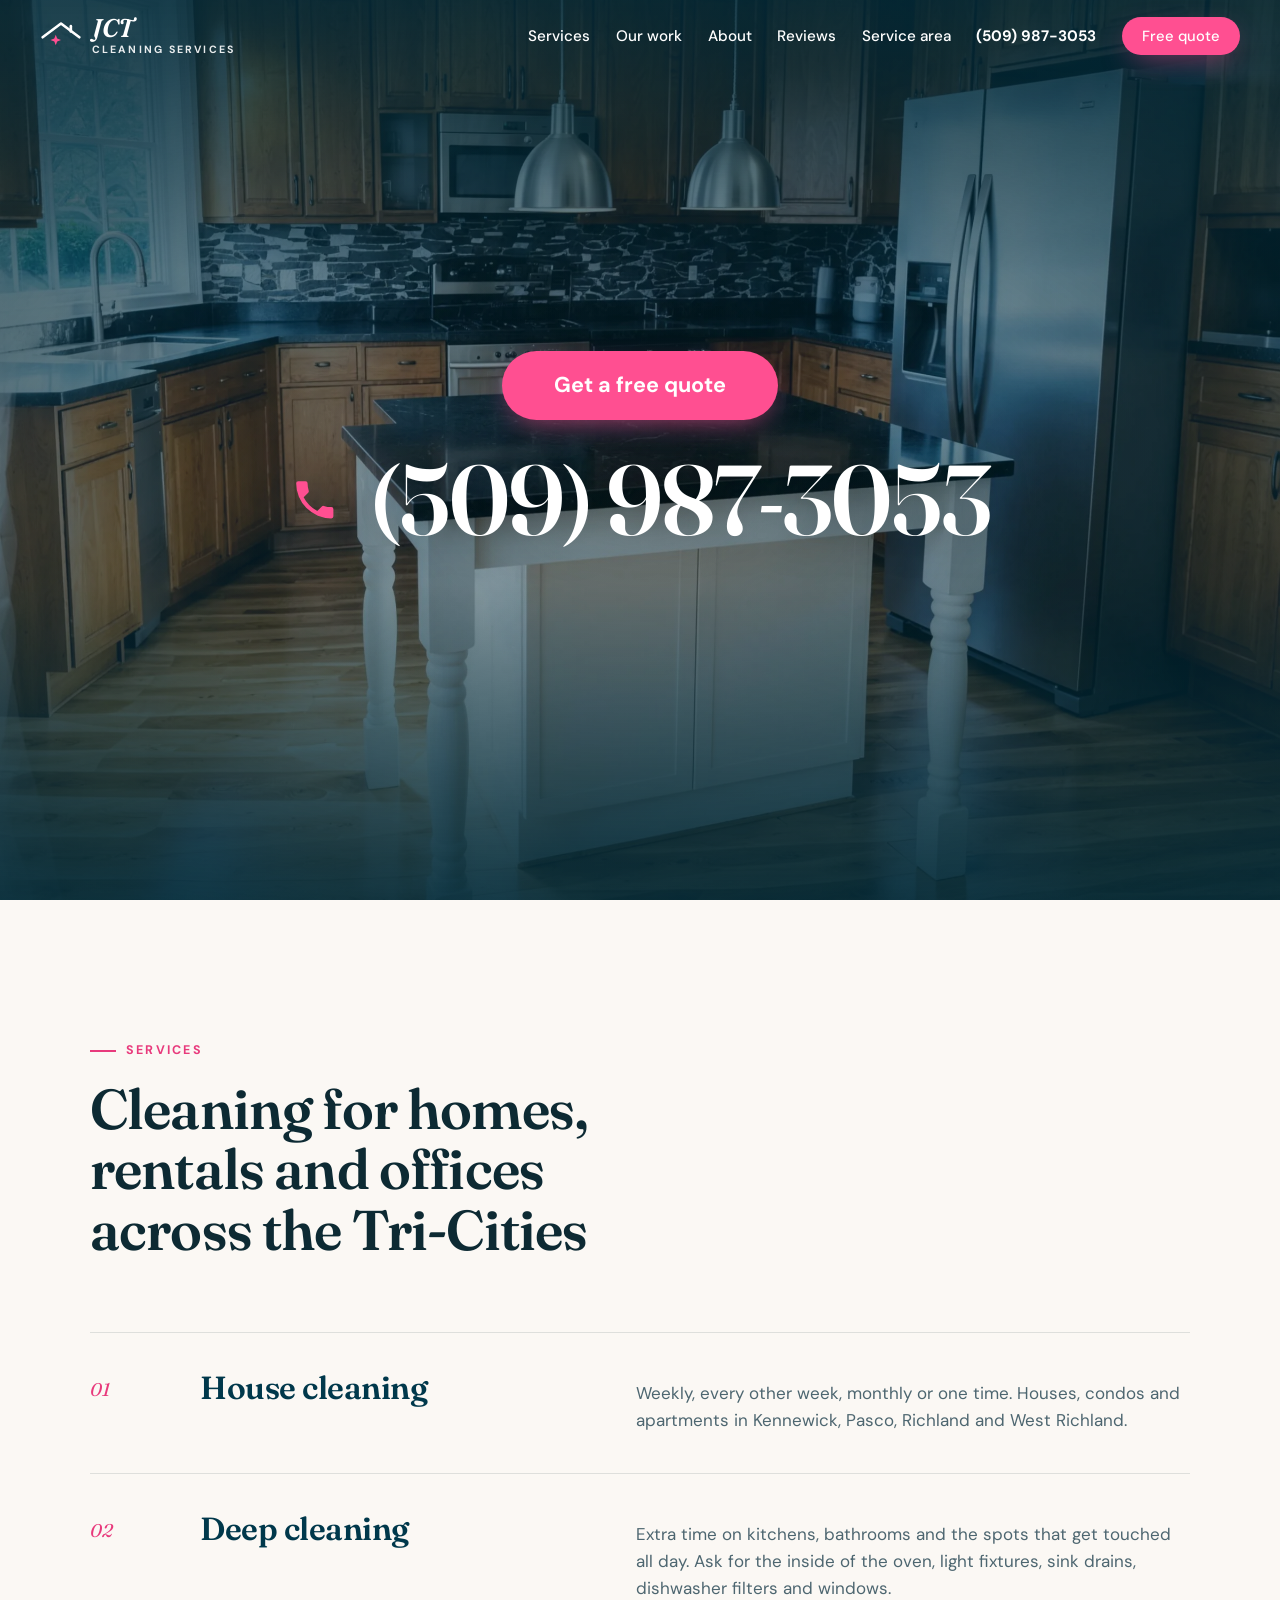
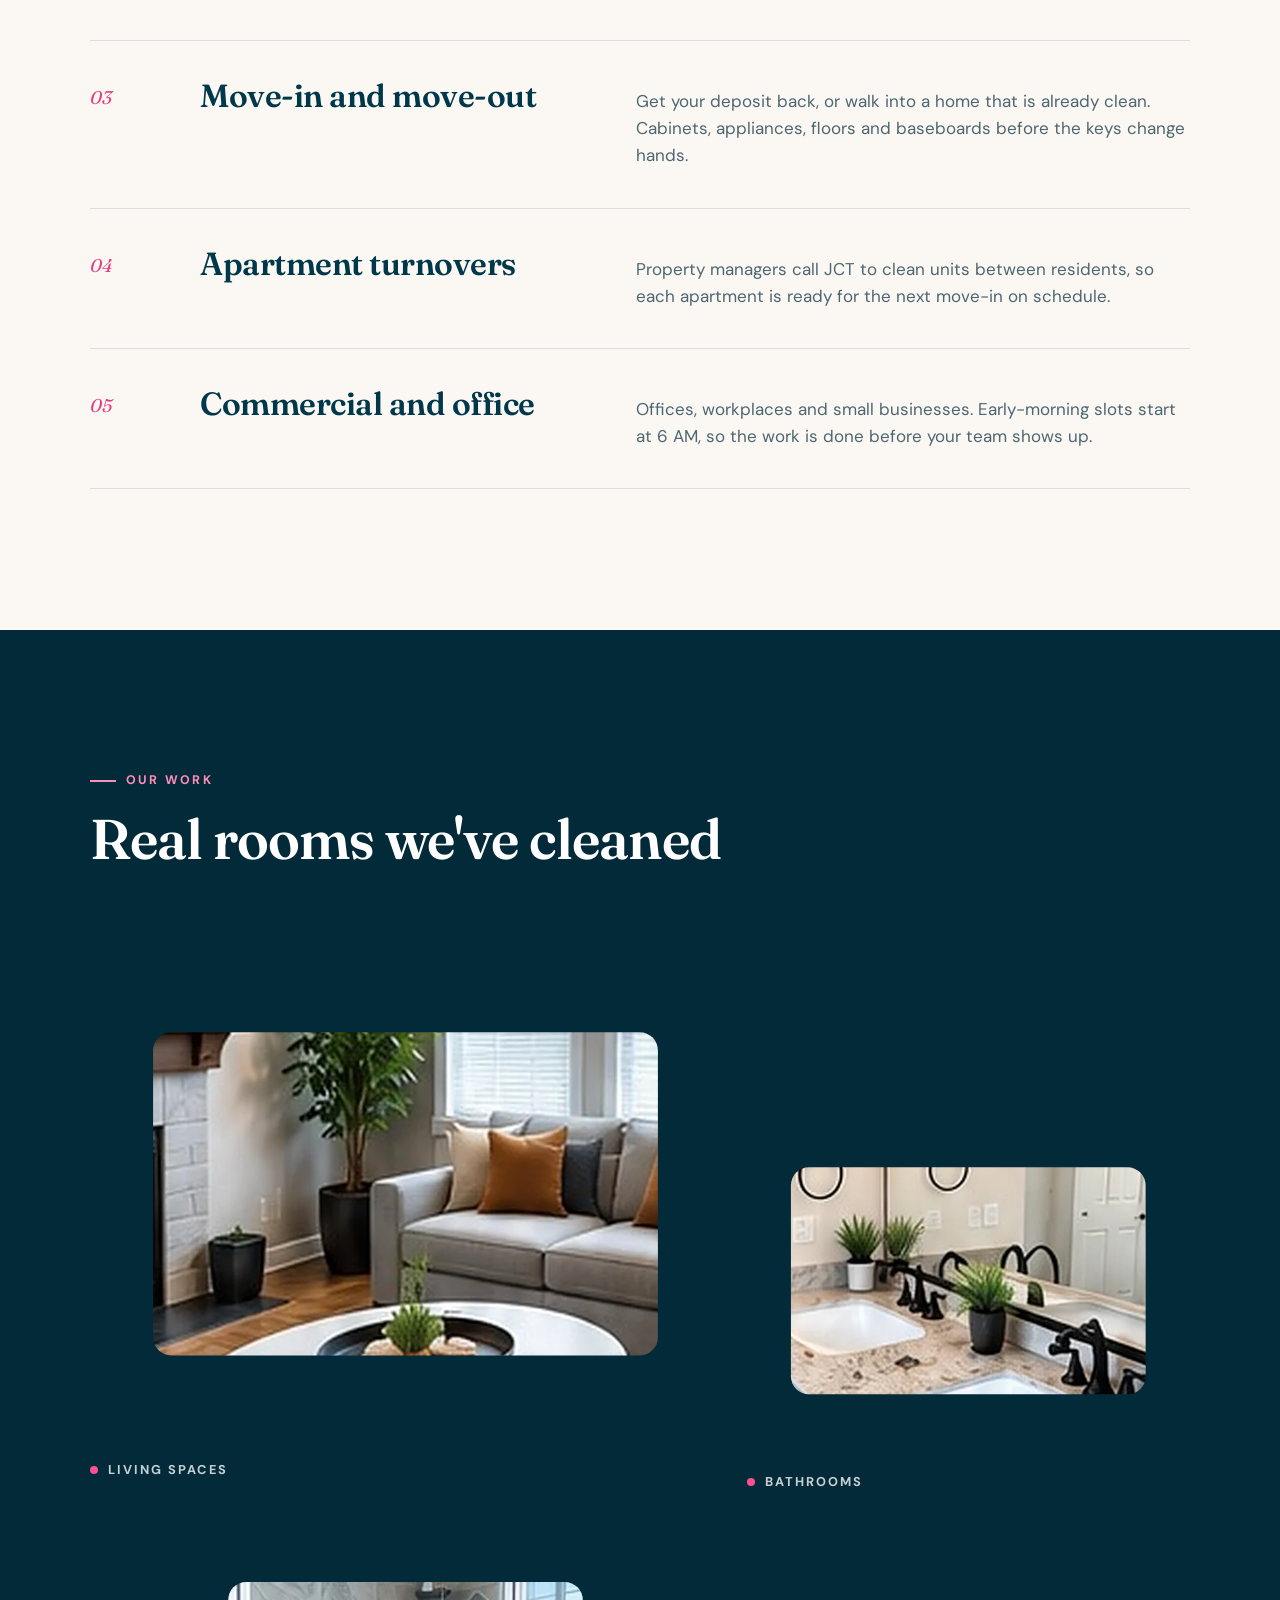
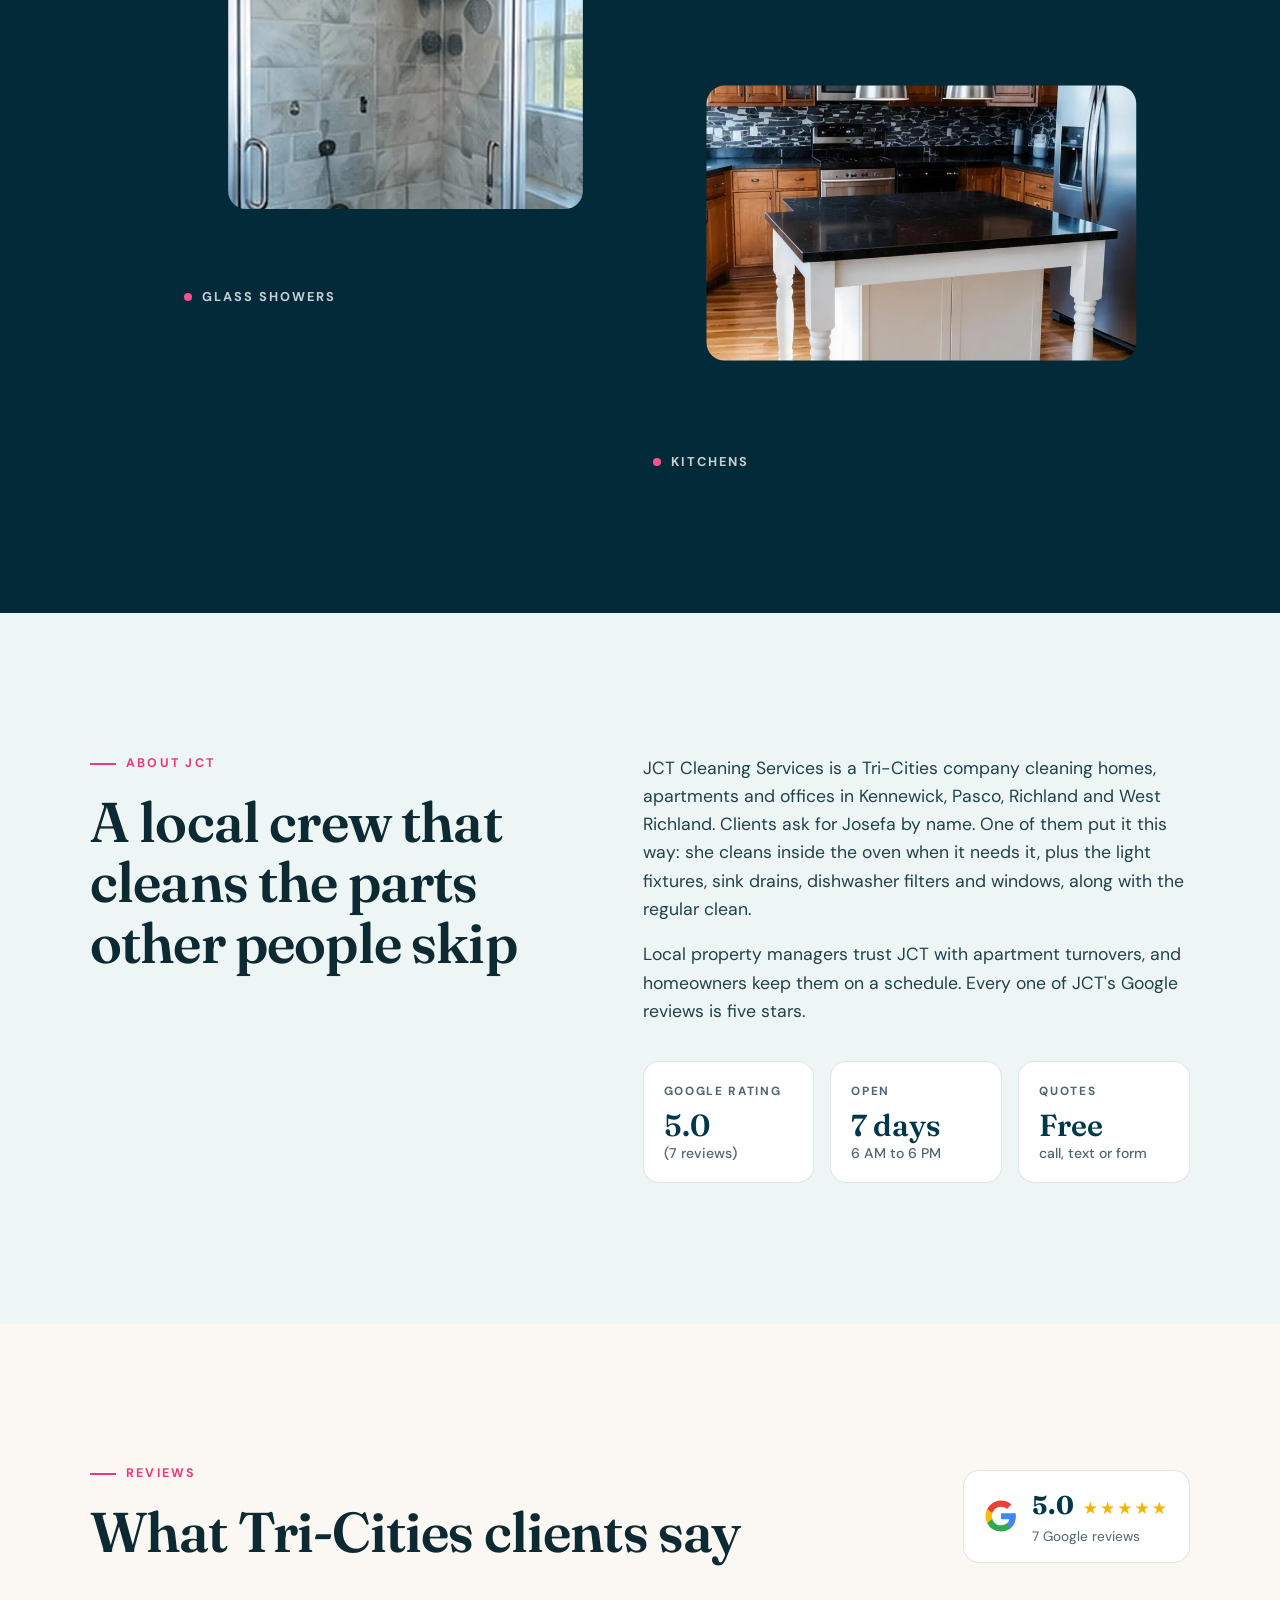
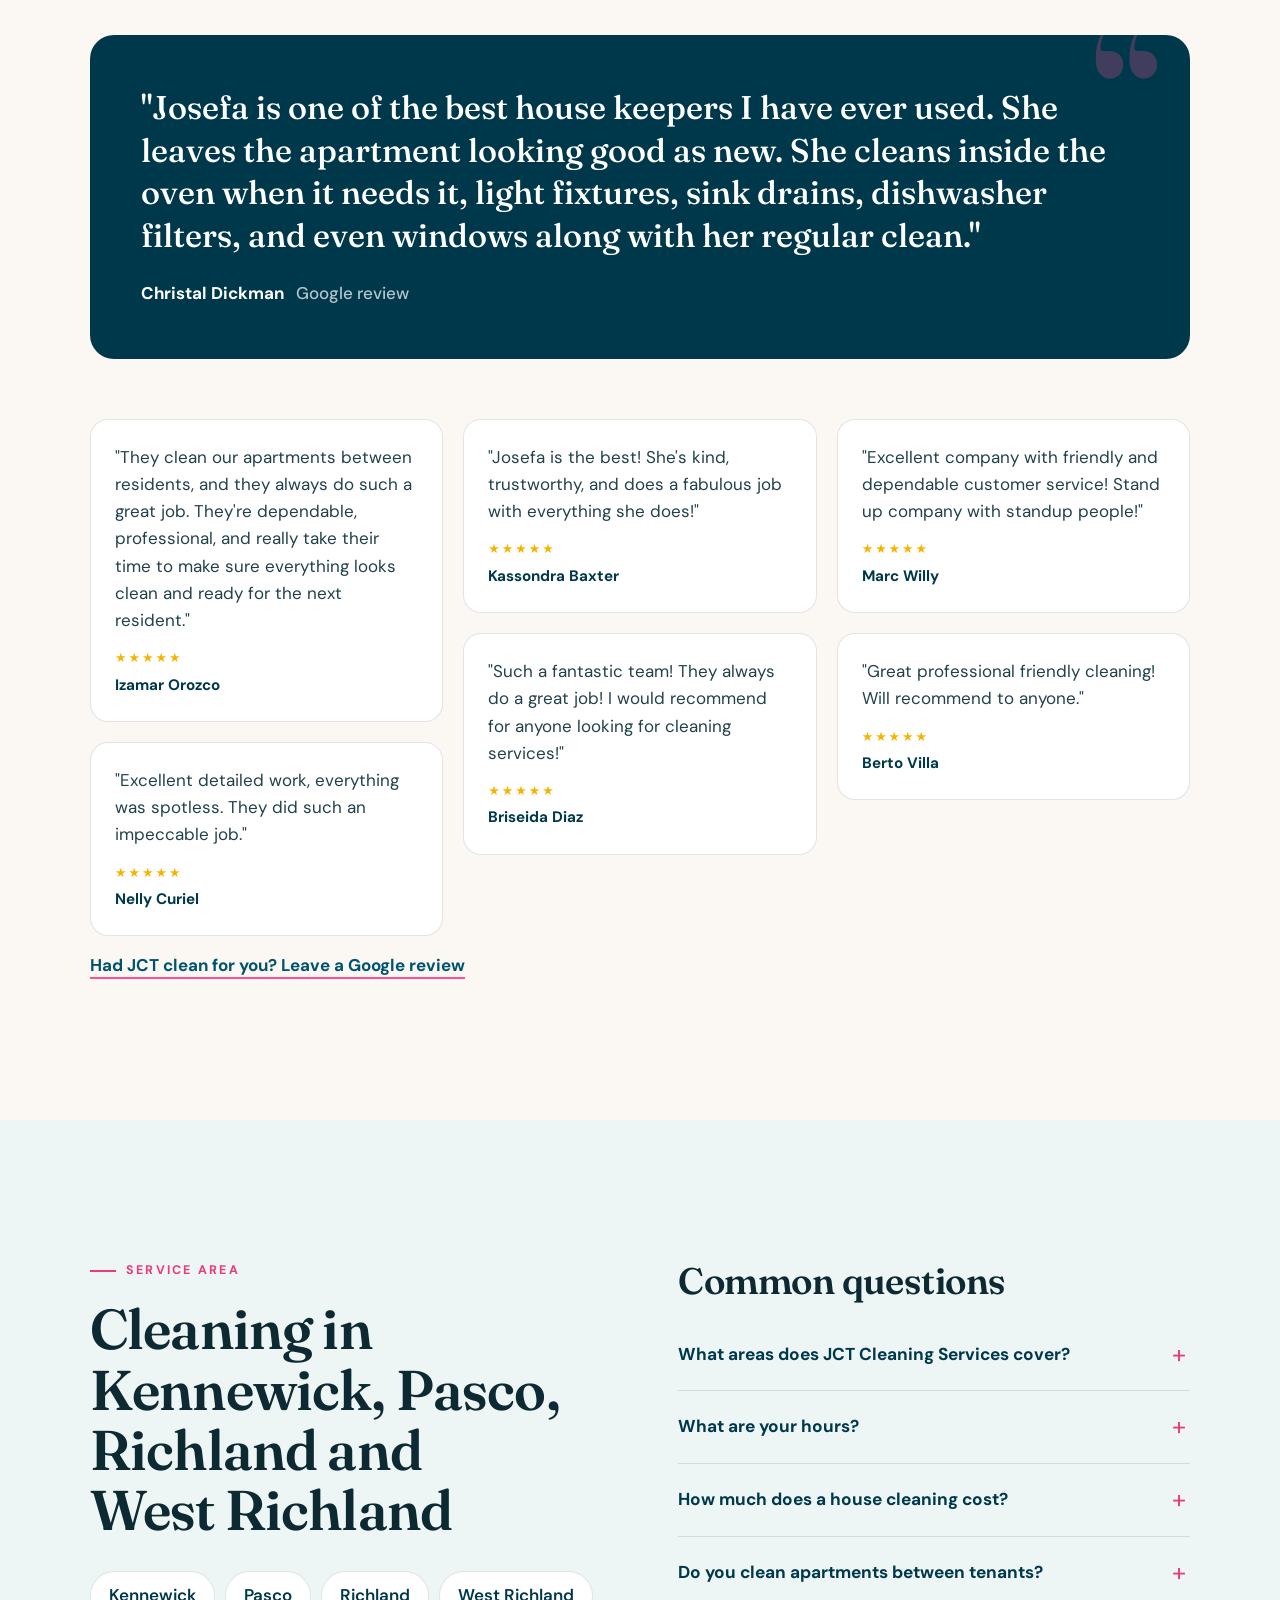
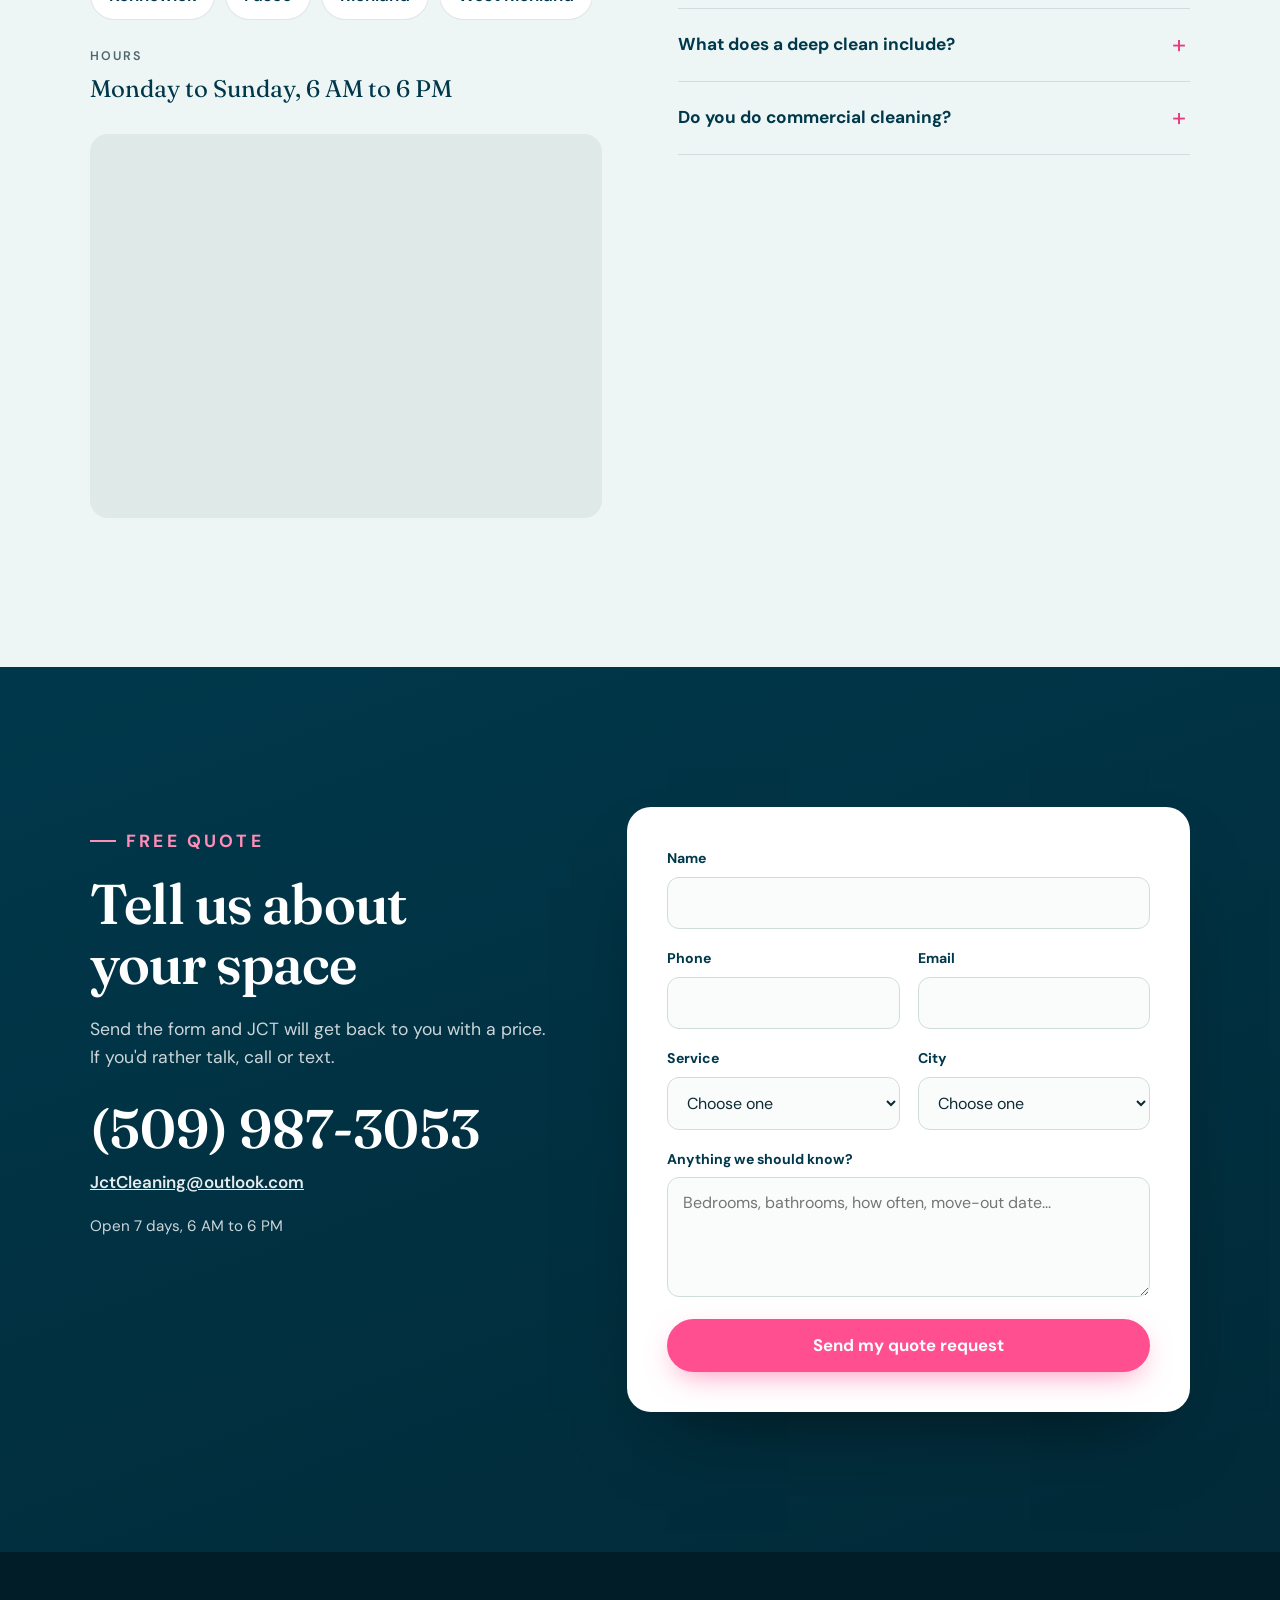
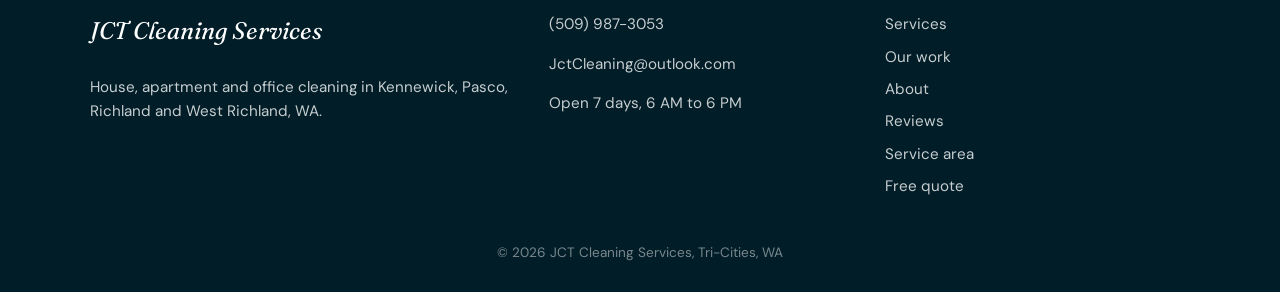
==== index.html @ 6eac6e6d "Launch new JCT Cleaning Services site Co-Authored-By: Claude Opus 5.5 <noreply@anthropic.com>" ====
<!doctype html>
<html lang="en">
<head>
  <meta charset="utf-8">
  <meta name="viewport" content="width=device-width, initial-scale=1, viewport-fit=cover">
  <title>JCT Cleaning Services | House Cleaning in Kennewick, Pasco &amp; Richland, WA</title>
  <meta name="description" content="House, apartment, move-out and office cleaning in Kennewick, Pasco, Richland and West Richland, WA. Rated 5.0 on Google. Open 7 days, 6 AM to 6 PM. Call (509) 987-3053 for a free quote.">
  <meta name="theme-color" content="#00445c">
  <meta name="robots" content="index,follow,max-image-preview:large">
  <link rel="canonical" href="https://gcwebdesigner1-sudo.github.io/jct-cleaning/">
  <meta name="geo.region" content="US-WA">
  <meta name="geo.placename" content="Kennewick, Washington">
  <meta name="geo.position" content="46.2623614;-119.2568695">
  <meta name="ICBM" content="46.2623614, -119.2568695">

  <meta property="og:type" content="website">
  <meta property="og:site_name" content="JCT Cleaning Services">
  <meta property="og:title" content="JCT Cleaning Services | Tri-Cities, WA">
  <meta property="og:description" content="Homes, apartments, move-outs and offices across the Tri-Cities. 5.0 on Google. Call (509) 987-3053 for a free quote.">
  <meta property="og:url" content="https://gcwebdesigner1-sudo.github.io/jct-cleaning/">
  <meta property="og:image" content="https://gcwebdesigner1-sudo.github.io/jct-cleaning/assets/og-image.jpg">
  <meta property="og:image:width" content="1200">
  <meta property="og:image:height" content="630">
  <meta name="twitter:card" content="summary_large_image">

  <link rel="icon" href="assets/favicon.svg" type="image/svg+xml">
  <link rel="preload" as="image" href="assets/hero-kitchen.webp" imagesrcset="assets/hero-kitchen-sm.webp 1200w, assets/hero-kitchen.webp 2400w" imagesizes="100vw" fetchpriority="high">
  <link rel="preconnect" href="https://fonts.googleapis.com">
  <link rel="preconnect" href="https://fonts.gstatic.com" crossorigin>
  <link href="https://fonts.googleapis.com/css2?family=DM+Sans:opsz,wght@9..40,400;9..40,500;9..40,600;9..40,700&family=Fraunces:ital,opsz,wght@0,9..144,500;0,9..144,600;1,9..144,500;1,9..144,600&display=swap" rel="stylesheet">
  <link rel="stylesheet" href="styles.css">

  <script type="application/ld+json">
  {
    "@context": "https://schema.org",
    "@graph": [
      {
        "@type": ["LocalBusiness", "ProfessionalService"],
        "@id": "https://gcwebdesigner1-sudo.github.io/jct-cleaning/#business",
        "name": "JCT Cleaning Services",
        "description": "Residential, apartment turnover, deep, move-in/move-out and commercial cleaning in the Tri-Cities area of Washington.",
        "url": "https://gcwebdesigner1-sudo.github.io/jct-cleaning/",
        "telephone": "+1-509-987-3053",
        "email": "JctCleaning@outlook.com",
        "image": "https://gcwebdesigner1-sudo.github.io/jct-cleaning/assets/og-image.jpg",
        "priceRange": "Free quotes",
        "address": {
          "@type": "PostalAddress",
          "addressLocality": "Kennewick",
          "addressRegion": "WA",
          "addressCountry": "US"
        },
        "geo": { "@type": "GeoCoordinates", "latitude": 46.2623614, "longitude": -119.2568695 },
        "areaServed": [
          { "@type": "City", "name": "Kennewick, WA" },
          { "@type": "City", "name": "Pasco, WA" },
          { "@type": "City", "name": "Richland, WA" },
          { "@type": "City", "name": "West Richland, WA" }
        ],
        "openingHoursSpecification": [{
          "@type": "OpeningHoursSpecification",
          "dayOfWeek": ["Monday","Tuesday","Wednesday","Thursday","Friday","Saturday","Sunday"],
          "opens": "06:00",
          "closes": "18:00"
        }],
        "hasMap": "https://maps.google.com/?cid=5904458553587479085",
        "sameAs": ["https://maps.google.com/?cid=5904458553587479085"],
        "knowsLanguage": ["en", "es"],
        "makesOffer": [
          { "@type": "Offer", "itemOffered": { "@type": "Service", "name": "Residential house cleaning" } },
          { "@type": "Offer", "itemOffered": { "@type": "Service", "name": "Deep cleaning" } },
          { "@type": "Offer", "itemOffered": { "@type": "Service", "name": "Move-in / move-out cleaning" } },
          { "@type": "Offer", "itemOffered": { "@type": "Service", "name": "Apartment and rental turnover cleaning" } },
          { "@type": "Offer", "itemOffered": { "@type": "Service", "name": "Commercial and office cleaning" } }
        ],
        "aggregateRating": { "@type": "AggregateRating", "ratingValue": "5.0", "reviewCount": "7", "bestRating": "5" },
        "review": [
          { "@type": "Review", "author": { "@type": "Person", "name": "Christal Dickman" }, "reviewRating": { "@type": "Rating", "ratingValue": "5" }, "reviewBody": "Josefa is one of the best house keepers I have ever used. Not only does she leave the apartment looking good as new. She cleans inside the oven when it needs it, light fixtures, sink drains, dishwasher filters, and even windows along with her regular clean." },
          { "@type": "Review", "author": { "@type": "Person", "name": "Izamar Orozco" }, "reviewRating": { "@type": "Rating", "ratingValue": "5" }, "reviewBody": "They clean our apartments between residents, and they always do such a great job. They're dependable, professional, and really take their time to make sure everything looks clean and ready for the next resident." },
          { "@type": "Review", "author": { "@type": "Person", "name": "Nelly Curiel" }, "reviewRating": { "@type": "Rating", "ratingValue": "5" }, "reviewBody": "Excellent detailed work everything was spotless. They did such an impeccable job." }
        ]
      },
      {
        "@type": "WebSite",
        "@id": "https://gcwebdesigner1-sudo.github.io/jct-cleaning/#website",
        "url": "https://gcwebdesigner1-sudo.github.io/jct-cleaning/",
        "name": "JCT Cleaning Services",
        "publisher": { "@id": "https://gcwebdesigner1-sudo.github.io/jct-cleaning/#business" }
      },
      {
        "@type": "FAQPage",
        "mainEntity": [
          { "@type": "Question", "name": "What areas does JCT Cleaning Services cover?", "acceptedAnswer": { "@type": "Answer", "text": "JCT cleans homes, apartments and offices in Kennewick, Pasco, Richland and West Richland, Washington. If you are just outside the Tri-Cities, call (509) 987-3053 and ask." } },
          { "@type": "Question", "name": "What are JCT Cleaning Services' hours?", "acceptedAnswer": { "@type": "Answer", "text": "JCT is open every day of the week, Monday through Sunday, from 6 AM to 6 PM." } },
          { "@type": "Question", "name": "How much does a house cleaning cost in the Tri-Cities?", "acceptedAnswer": { "@type": "Answer", "text": "Price depends on the size of the home, how often you want it cleaned and whether it needs a deep clean. JCT gives free quotes. Call or text (509) 987-3053 or send the quote form on this page." } },
          { "@type": "Question", "name": "Does JCT clean apartments between tenants?", "acceptedAnswer": { "@type": "Answer", "text": "Yes. Property managers in the Tri-Cities use JCT to turn over apartments between residents so each unit is ready for the next move-in." } },
          { "@type": "Question", "name": "What does a deep clean include?", "acceptedAnswer": { "@type": "Answer", "text": "A deep clean goes past the regular wipe-down: kitchens, bathrooms and high-touch areas get extra time, and on request the inside of the oven, light fixtures, sink drains, dishwasher filters and windows." } },
          { "@type": "Question", "name": "Does JCT do commercial cleaning?", "acceptedAnswer": { "@type": "Answer", "text": "Yes. JCT cleans offices, workplaces and small businesses as well as homes." } }
        ]
      }
    ]
  }
  </script>
</head>
<body>
  <a class="skip" href="#main">Skip to content</a>

  <header class="site-header" id="top">
    <div class="header-inner">
      <a class="brand" href="#top" aria-label="JCT Cleaning Services, back to top">
        <svg class="brand-mark" viewBox="0 0 64 48" aria-hidden="true">
          <path d="M4 26 L32 5 L60 26" fill="none" stroke="currentColor" stroke-width="4" stroke-linecap="round" stroke-linejoin="round"/>
          <path d="M47 9v8" stroke="currentColor" stroke-width="4" stroke-linecap="round"/>
          <path class="spark" d="M24 22 l2.2 5.8 5.8 2.2 -5.8 2.2 -2.2 5.8 -2.2 -5.8 -5.8 -2.2 5.8 -2.2z"/>
        </svg>
        <span class="brand-text"><span class="brand-jct">JCT</span><span class="brand-sub">Cleaning Services</span></span>
      </a>

      <nav class="nav" id="nav" aria-label="Main">
        <a href="#services">Services</a>
        <a href="#work">Our work</a>
        <a href="#about">About</a>
        <a href="#reviews">Reviews</a>
        <a href="#area">Service area</a>
        <a class="nav-call" href="tel:+15099873053">(509) 987-3053</a>
        <a class="btn btn-pink nav-cta" href="#quote">Free quote</a>
      </nav>

      <button class="menu-btn" type="button" aria-controls="nav" aria-expanded="false" aria-label="Open menu">
        <span></span><span></span>
      </button>
    </div>
  </header>

  <main id="main">
    <!-- HERO: photo, free quote, phone number. Nothing else. -->
    <section class="hero" aria-labelledby="hero-title">
      <h1 id="hero-title" class="sr-only">JCT Cleaning Services, house and apartment cleaning in Kennewick, Pasco and Richland, WA</h1>
      <div class="hero-media" aria-hidden="true">
        <img src="assets/hero-kitchen.webp"
             srcset="assets/hero-kitchen-sm.webp 1200w, assets/hero-kitchen.webp 2400w"
             sizes="100vw" alt="" width="2400" height="2036" fetchpriority="high" decoding="async">
      </div>
      <div class="hero-shade" aria-hidden="true"></div>
      <div class="hero-glint" aria-hidden="true"></div>

      <div class="hero-content">
        <a class="btn btn-pink btn-hero" href="#quote">Get a free quote</a>
        <a class="hero-phone" href="tel:+15099873053" aria-label="Call JCT Cleaning Services at 509 987 3053">
          <svg viewBox="0 0 24 24" aria-hidden="true"><path d="M6.6 10.8a15.1 15.1 0 0 0 6.6 6.6l2.2-2.2a1 1 0 0 1 1-.25 11.4 11.4 0 0 0 3.6.57 1 1 0 0 1 1 1V20a1 1 0 0 1-1 1A17 17 0 0 1 3 4a1 1 0 0 1 1-1h3.5a1 1 0 0 1 1 1c0 1.25.2 2.45.57 3.57a1 1 0 0 1-.25 1z"/></svg>
          <span>(509) 987-3053</span>
        </a>
      </div>
    </section>

    <!-- SERVICES -->
    <section class="section services" id="services" aria-labelledby="services-title">
      <div class="wrap">
        <div class="section-head">
          <p class="kicker">Services</p>
          <h2 id="services-title">Cleaning for homes, rentals and offices across the Tri-Cities</h2>
        </div>

        <ol class="service-list">
          <li>
            <span class="num">01</span>
            <div>
              <h3>House cleaning</h3>
              <p>Weekly, every other week, monthly or one time. Houses, condos and apartments in Kennewick, Pasco, Richland and West Richland.</p>
            </div>
          </li>
          <li>
            <span class="num">02</span>
            <div>
              <h3>Deep cleaning</h3>
              <p>Extra time on kitchens, bathrooms and the spots that get touched all day. Ask for the inside of the oven, light fixtures, sink drains, dishwasher filters and windows.</p>
            </div>
          </li>
          <li>
            <span class="num">03</span>
            <div>
              <h3>Move-in and move-out</h3>
              <p>Get your deposit back, or walk into a home that is already clean. Cabinets, appliances, floors and baseboards before the keys change hands.</p>
            </div>
          </li>
          <li>
            <span class="num">04</span>
            <div>
              <h3>Apartment turnovers</h3>
              <p>Property managers call JCT to clean units between residents, so each apartment is ready for the next move-in on schedule.</p>
            </div>
          </li>
          <li>
            <span class="num">05</span>
            <div>
              <h3>Commercial and office</h3>
              <p>Offices, workplaces and small businesses. Early-morning slots start at 6 AM, so the work is done before your team shows up.</p>
            </div>
          </li>
        </ol>
      </div>
    </section>

    <!-- OUR WORK (the one animated section below the hero) -->
    <section class="section work" id="work" aria-labelledby="work-title">
      <div class="wrap">
        <div class="section-head light">
          <p class="kicker">Our work</p>
          <h2 id="work-title">Real rooms we've cleaned</h2>
        </div>

        <div class="gallery">
          <figure class="shot shot-a" data-reveal>
            <div class="shot-frame"><img src="assets/living-space.webp" alt="Living room after a JCT clean, with a swept fireplace and spotless coffee table" width="984" height="792" loading="lazy" decoding="async"></div>
            <figcaption>Living spaces</figcaption>
          </figure>
          <figure class="shot shot-b" data-reveal>
            <div class="shot-frame"><img src="assets/bathroom.webp" alt="Bathroom double vanity with polished granite counters and clean mirrors" width="840" height="792" loading="lazy" decoding="async"></div>
            <figcaption>Bathrooms</figcaption>
          </figure>
          <figure class="shot shot-c" data-reveal>
            <div class="shot-frame"><img src="assets/glass-shower.webp" alt="Glass walk-in shower cleaned with no water spots on the doors" width="981" height="792" loading="lazy" decoding="async"></div>
            <figcaption>Glass showers</figcaption>
          </figure>
          <figure class="shot shot-d" data-reveal>
            <div class="shot-frame"><img src="assets/hero-kitchen-sm.webp" alt="Kitchen with a wiped-down island, shining stainless fridge and clean wood floors" width="1200" height="1018" loading="lazy" decoding="async"></div>
            <figcaption>Kitchens</figcaption>
          </figure>
        </div>
      </div>
    </section>

    <!-- ABOUT -->
    <section class="section about" id="about" aria-labelledby="about-title">
      <div class="wrap about-grid">
        <div>
          <p class="kicker">About JCT</p>
          <h2 id="about-title">A local crew that cleans the parts other people skip</h2>
        </div>
        <div class="about-copy">
          <p>JCT Cleaning Services is a Tri-Cities company cleaning homes, apartments and offices in Kennewick, Pasco, Richland and West Richland. Clients ask for Josefa by name. One of them put it this way: she cleans inside the oven when it needs it, plus the light fixtures, sink drains, dishwasher filters and windows, along with the regular clean.</p>
          <p>Local property managers trust JCT with apartment turnovers, and homeowners keep them on a schedule. Every one of JCT's Google reviews is five stars.</p>
          <dl class="facts">
            <div><dt>Google rating</dt><dd>5.0 <span>(7 reviews)</span></dd></div>
            <div><dt>Open</dt><dd>7 days <span>6 AM to 6 PM</span></dd></div>
            <div><dt>Quotes</dt><dd>Free <span>call, text or form</span></dd></div>
          </dl>
        </div>
      </div>
    </section>

    <!-- REVIEWS -->
    <section class="section reviews" id="reviews" aria-labelledby="reviews-title">
      <div class="wrap">
        <div class="section-head reviews-head">
          <div>
            <p class="kicker">Reviews</p>
            <h2 id="reviews-title">What Tri-Cities clients say</h2>
          </div>
          <a class="g-badge" href="https://maps.google.com/?cid=5904458553587479085" target="_blank" rel="noopener">
            <svg viewBox="0 0 48 48" aria-hidden="true"><path fill="#4285F4" d="M45 24.5c0-1.6-.1-3.1-.4-4.5H24v8.5h11.8a10 10 0 0 1-4.4 6.6v5.5h7.1C42.6 36.8 45 31.2 45 24.5z"/><path fill="#34A853" d="M24 46c5.9 0 10.9-2 14.5-5.4l-7.1-5.5c-2 1.3-4.5 2.1-7.4 2.1-5.7 0-10.6-3.9-12.3-9.1H4.4v5.7A22 22 0 0 0 24 46z"/><path fill="#FBBC05" d="M11.7 28.1a13.2 13.2 0 0 1 0-8.2v-5.7H4.4a22 22 0 0 0 0 19.6z"/><path fill="#EA4335" d="M24 10.8c3.2 0 6.1 1.1 8.4 3.3l6.3-6.3A22 22 0 0 0 4.4 14.2l7.3 5.7c1.7-5.2 6.6-9.1 12.3-9.1z"/></svg>
            <span><strong>5.0</strong> <span class="stars" aria-label="5 out of 5 stars">★★★★★</span><small>7 Google reviews</small></span>
          </a>
        </div>

        <figure class="feature-quote">
          <blockquote>
            <p>"Josefa is one of the best house keepers I have ever used. She leaves the apartment looking good as new. She cleans inside the oven when it needs it, light fixtures, sink drains, dishwasher filters, and even windows along with her regular clean."</p>
          </blockquote>
          <figcaption>Christal Dickman <span>Google review</span></figcaption>
        </figure>

        <div class="quote-grid">
          <figure class="quote">
            <blockquote><p>"They clean our apartments between residents, and they always do such a great job. They're dependable, professional, and really take their time to make sure everything looks clean and ready for the next resident."</p></blockquote>
            <figcaption>Izamar Orozco</figcaption>
          </figure>
          <figure class="quote">
            <blockquote><p>"Excellent detailed work, everything was spotless. They did such an impeccable job."</p></blockquote>
            <figcaption>Nelly Curiel</figcaption>
          </figure>
          <figure class="quote">
            <blockquote><p>"Josefa is the best! She's kind, trustworthy, and does a fabulous job with everything she does!"</p></blockquote>
            <figcaption>Kassondra Baxter</figcaption>
          </figure>
          <figure class="quote">
            <blockquote><p>"Such a fantastic team! They always do a great job! I would recommend for anyone looking for cleaning services!"</p></blockquote>
            <figcaption>Briseida Diaz</figcaption>
          </figure>
          <figure class="quote">
            <blockquote><p>"Excellent company with friendly and dependable customer service! Stand up company with standup people!"</p></blockquote>
            <figcaption>Marc Willy</figcaption>
          </figure>
          <figure class="quote">
            <blockquote><p>"Great professional friendly cleaning! Will recommend to anyone."</p></blockquote>
            <figcaption>Berto Villa</figcaption>
          </figure>
        </div>

        <a class="text-link" href="https://g.page/r/CS0ymXXF2fBREBM/review" target="_blank" rel="noopener">Had JCT clean for you? Leave a Google review</a>
      </div>
    </section>

    <!-- SERVICE AREA + FAQ -->
    <section class="section area" id="area" aria-labelledby="area-title">
      <div class="wrap area-grid">
        <div class="area-info">
          <p class="kicker">Service area</p>
          <h2 id="area-title">Cleaning in Kennewick, Pasco, Richland and West Richland</h2>
          <ul class="cities">
            <li>Kennewick</li>
            <li>Pasco</li>
            <li>Richland</li>
            <li>West Richland</li>
          </ul>
          <div class="hours">
            <h3>Hours</h3>
            <p>Monday to Sunday, 6 AM to 6 PM</p>
          </div>
          <iframe class="map" title="JCT Cleaning Services service area map, Tri-Cities WA"
            src="https://www.google.com/maps?q=Tri-Cities,+WA&z=10&output=embed"
            loading="lazy" referrerpolicy="no-referrer-when-downgrade"></iframe>
        </div>

        <div class="faq">
          <h2 class="faq-title">Common questions</h2>
          <details>
            <summary>What areas does JCT Cleaning Services cover?</summary>
            <p>Homes, apartments and offices in Kennewick, Pasco, Richland and West Richland. If you are just outside the Tri-Cities, call (509) 987-3053 and ask.</p>
          </details>
          <details>
            <summary>What are your hours?</summary>
            <p>Every day of the week, Monday through Sunday, from 6 AM to 6 PM.</p>
          </details>
          <details>
            <summary>How much does a house cleaning cost?</summary>
            <p>It depends on the size of the home, how often you want it cleaned and whether it needs a deep clean first. Quotes are free. Call or text (509) 987-3053, or use the form below.</p>
          </details>
          <details>
            <summary>Do you clean apartments between tenants?</summary>
            <p>Yes. Tri-Cities property managers use JCT to turn units over between residents so each apartment is ready for the next move-in.</p>
          </details>
          <details>
            <summary>What does a deep clean include?</summary>
            <p>Kitchens, bathrooms and high-touch areas get extra time. On request JCT also does the inside of the oven, light fixtures, sink drains, dishwasher filters and windows.</p>
          </details>
          <details>
            <summary>Do you do commercial cleaning?</summary>
            <p>Yes. JCT cleans offices, workplaces and small businesses too, starting as early as 6 AM.</p>
          </details>
        </div>
      </div>
    </section>

    <!-- QUOTE -->
    <section class="section quote-sec" id="quote" aria-labelledby="quote-title">
      <div class="wrap quote-grid-wrap">
        <div class="quote-copy">
          <p class="kicker">Free quote</p>
          <h2 id="quote-title">Tell us about your space</h2>
          <p>Send the form and JCT will get back to you with a price. If you'd rather talk, call or text.</p>
          <a class="big-phone" href="tel:+15099873053">(509) 987-3053</a>
          <a class="email" href="mailto:JctCleaning@outlook.com">JctCleaning@outlook.com</a>
          <p class="small">Open 7 days, 6 AM to 6 PM</p>
        </div>

        <form class="quote-form" action="https://formsubmit.co/JctCleaning@outlook.com" method="POST">
          <input type="hidden" name="_subject" value="New quote request from the JCT website">
          <input type="hidden" name="_template" value="table">
          <input type="hidden" name="_next" value="https://gcwebdesigner1-sudo.github.io/jct-cleaning/thanks.html">
          <input type="text" name="_honey" class="hp" tabindex="-1" autocomplete="off" aria-hidden="true">

          <label>Name<input type="text" name="name" autocomplete="name" required></label>
          <div class="row">
            <label>Phone<input type="tel" name="phone" autocomplete="tel" required></label>
            <label>Email<input type="email" name="email" autocomplete="email"></label>
          </div>
          <div class="row">
            <label>Service
              <select name="service" required>
                <option value="">Choose one</option>
                <option>House cleaning</option>
                <option>Deep cleaning</option>
                <option>Move-in / move-out</option>
                <option>Apartment turnover</option>
                <option>Commercial / office</option>
                <option>Something else</option>
              </select>
            </label>
            <label>City
              <select name="city">
                <option value="">Choose one</option>
                <option>Kennewick</option>
                <option>Pasco</option>
                <option>Richland</option>
                <option>West Richland</option>
                <option>Other</option>
              </select>
            </label>
          </div>
          <label>Anything we should know?<textarea name="details" rows="4" placeholder="Bedrooms, bathrooms, how often, move-out date..."></textarea></label>
          <button class="btn btn-pink" type="submit">Send my quote request</button>
        </form>
      </div>
    </section>
  </main>

  <footer class="site-footer">
    <div class="wrap footer-grid">
      <div>
        <p class="footer-brand">JCT Cleaning Services</p>
        <p>House, apartment and office cleaning in Kennewick, Pasco, Richland and West Richland, WA.</p>
      </div>
      <div>
        <p><a href="tel:+15099873053">(509) 987-3053</a></p>
        <p><a href="mailto:JctCleaning@outlook.com">JctCleaning@outlook.com</a></p>
        <p>Open 7 days, 6 AM to 6 PM</p>
      </div>
      <nav aria-label="Footer">
        <a href="#services">Services</a>
        <a href="#work">Our work</a>
        <a href="#about">About</a>
        <a href="#reviews">Reviews</a>
        <a href="#area">Service area</a>
        <a href="#quote">Free quote</a>
      </nav>
    </div>
    <p class="copy">&copy; <span id="year">2026</span> JCT Cleaning Services, Tri-Cities, WA</p>
  </footer>

  <div class="mobile-bar" aria-hidden="true">
    <a href="tel:+15099873053" tabindex="-1">Call (509) 987-3053</a>
    <a href="#quote" class="mb-quote" tabindex="-1">Free quote</a>
  </div>

  <script src="script.js" defer></script>
</body>
</html>
---- styles.css ----
:root {
  --ink: #0d2a33;
  --teal: #00536f;
  --teal-deep: #00384b;
  --teal-night: #022a38;
  --pink: #ff4f91;
  --pink-deep: #e83a7c;
  --cream: #fbf8f4;
  --mist: #edf6f5;
  --line: rgba(13, 42, 51, .12);
  --muted: #4d6670;
  --display: "Fraunces", Georgia, serif;
  --body: "DM Sans", system-ui, -apple-system, Segoe UI, sans-serif;
  --gutter: clamp(16px, 4vw, 40px);
  --header-h: 72px;
}

*, *::before, *::after { box-sizing: border-box; }
html { scroll-behavior: smooth; scroll-padding-top: calc(var(--header-h) + 8px); -webkit-text-size-adjust: 100%; }
body {
  margin: 0;
  font-family: var(--body);
  font-size: 17px;
  line-height: 1.6;
  color: var(--ink);
  background: var(--cream);
  -webkit-font-smoothing: antialiased;
  overflow-x: hidden;
}
img { display: block; max-width: 100%; height: auto; }
a { color: inherit; }
h1, h2, h3 { margin: 0; font-family: var(--display); font-weight: 600; line-height: 1.08; letter-spacing: -.015em; }
h2 { font-size: clamp(2rem, 4.6vw, 3.5rem); text-wrap: balance; }
h3 { font-size: 1.35rem; }
p { margin: 0 0 1em; }

.sr-only { position: absolute; width: 1px; height: 1px; padding: 0; margin: -1px; overflow: hidden; clip: rect(0 0 0 0); white-space: nowrap; border: 0; }
.skip { position: absolute; left: 12px; top: -60px; z-index: 100; background: var(--pink); color: #fff; padding: 10px 16px; border-radius: 8px; }
.skip:focus { top: 12px; }
:focus-visible { outline: 3px solid var(--pink); outline-offset: 3px; border-radius: 4px; }

.wrap { width: min(1180px, 100%); margin: 0 auto; padding: 0 var(--gutter); }
.section { padding: clamp(80px, 11vw, 150px) 0; }
.kicker {
  font-size: .78rem; font-weight: 700; letter-spacing: .18em; text-transform: uppercase;
  color: var(--pink-deep); margin-bottom: 18px; display: flex; align-items: center; gap: 10px;
}
.kicker::before { content: ""; width: 26px; height: 2px; background: currentColor; }
.section-head { max-width: 760px; margin-bottom: clamp(44px, 6vw, 72px); }

.btn {
  display: inline-flex; align-items: center; justify-content: center; gap: 10px;
  font: 700 1rem/1 var(--body); text-decoration: none; border: 0; cursor: pointer;
  padding: 16px 28px; border-radius: 999px;
  transition: transform .25s ease, background-color .25s ease, box-shadow .25s ease;
}
.btn-pink { background: var(--pink); color: #fff; box-shadow: 0 10px 30px -10px rgba(255, 79, 145, .7); }
.btn-pink:hover { background: var(--pink-deep); transform: translateY(-2px); }

/* ---------- Header ---------- */
.site-header {
  position: fixed; inset: 0 0 auto 0; z-index: 50; height: var(--header-h);
  color: #fff; transition: background-color .35s ease, color .35s ease, box-shadow .35s ease;
}
.site-header.scrolled {
  background: rgba(251, 248, 244, .92); color: var(--teal-deep);
  -webkit-backdrop-filter: saturate(1.4) blur(14px); backdrop-filter: saturate(1.4) blur(14px);
  box-shadow: 0 1px 0 var(--line);
}
.header-inner { height: 100%; display: flex; align-items: center; justify-content: space-between; gap: 20px; width: min(1320px, 100%); margin: 0 auto; padding: 0 var(--gutter); }
.brand { display: flex; align-items: center; gap: 10px; text-decoration: none; }
.brand-mark { width: 42px; height: 32px; }
.brand-mark .spark { fill: var(--pink); }
.brand-text { display: flex; flex-direction: column; line-height: 1; }
.brand-jct { font-family: var(--display); font-style: italic; font-weight: 600; font-size: 1.6rem; letter-spacing: -.01em; }
.brand-sub { font-size: .66rem; font-weight: 700; letter-spacing: .2em; text-transform: uppercase; margin-top: 3px; opacity: .9; }

.nav { display: flex; align-items: center; gap: clamp(14px, 2vw, 28px); }
.nav a { text-decoration: none; font-weight: 500; font-size: .95rem; position: relative; }
.nav a:not(.btn)::after { content: ""; position: absolute; left: 0; right: 0; bottom: -5px; height: 2px; background: var(--pink); transform: scaleX(0); transform-origin: left; transition: transform .3s ease; }
.nav a:not(.btn):hover::after, .nav a.active::after { transform: scaleX(1); }
.nav .nav-call { font-weight: 700; }
.nav .nav-cta { padding: 12px 20px; font-size: .92rem; }
.menu-btn { display: none; }

/* ---------- Hero ---------- */
.hero {
  position: relative; height: 100vh; height: 100svh; min-height: 560px;
  display: grid; place-items: center; overflow: hidden; background: var(--teal-night); color: #fff;
}
.hero-media {
  position: absolute; inset: -6% 0; will-change: transform;
  transform: translate3d(0, var(--hero-y, 0px), 0) scale(var(--hero-s, 1));
}
.hero-media img {
  width: 100%; height: 100%; object-fit: cover; object-position: 50% 55%;
  animation: heroIn 2.8s cubic-bezier(.2, .7, .1, 1) both;
}
@keyframes heroIn { from { transform: scale(1.16); filter: brightness(.6) blur(4px); } to { transform: scale(1); filter: none; } }
.hero-shade {
  position: absolute; inset: 0;
  background:
    radial-gradient(ellipse 70% 60% at 50% 55%, rgba(2, 42, 56, .25), rgba(2, 42, 56, .7) 100%),
    linear-gradient(180deg, rgba(2, 42, 56, .65) 0%, rgba(2, 42, 56, .15) 30%, rgba(2, 42, 56, .2) 65%, rgba(2, 42, 56, .8) 100%);
}
.hero-glint {
  position: absolute; inset: -20% -60%; pointer-events: none; mix-blend-mode: soft-light;
  background: linear-gradient(105deg, transparent 40%, rgba(255, 255, 255, .55) 50%, transparent 60%);
  transform: translateX(-60%); animation: glint 2.6s 1.1s ease-in-out both;
}
@keyframes glint { to { transform: translateX(60%); } }

.hero-content {
  position: relative; z-index: 2; display: flex; flex-direction: column; align-items: center; gap: clamp(20px, 3vw, 30px);
  padding: 0 var(--gutter); text-align: center;
  opacity: var(--hero-o, 1); transform: translate3d(0, var(--hero-cy, 0px), 0);
}
.btn-hero {
  font-size: clamp(1.1rem, 2.2vw, 1.35rem); padding: clamp(20px, 2.4vw, 24px) clamp(36px, 4.4vw, 52px);
  animation: rise 1s 1s cubic-bezier(.2, .7, .1, 1) both;
}
.hero-phone {
  display: inline-flex; align-items: center; gap: .3em; text-decoration: none;
  font-family: var(--display); font-weight: 600; font-size: clamp(2.6rem, 8.5vw, 6.2rem); line-height: 1; letter-spacing: -.02em;
  text-shadow: 0 4px 40px rgba(0, 0, 0, .35);
  animation: rise 1.1s 1.25s cubic-bezier(.2, .7, .1, 1) both;
}
.hero-phone svg { width: .5em; height: .5em; fill: var(--pink); flex: none; }
.hero-phone:hover span { text-decoration: underline; text-decoration-thickness: 3px; text-underline-offset: 8px; text-decoration-color: var(--pink); }
@keyframes rise { from { opacity: 0; transform: translateY(26px); } to { opacity: 1; transform: none; } }

/* ---------- Services ---------- */
.services { background: var(--cream); }
.service-list { list-style: none; margin: 0; padding: 0; border-top: 1px solid var(--line); }
.service-list li {
  display: grid; grid-template-columns: 90px 1fr; gap: 20px; padding: clamp(26px, 3.2vw, 38px) 0;
  border-bottom: 1px solid var(--line);
}
.service-list li > div { display: grid; grid-template-columns: minmax(220px, 1fr) 1.4fr; gap: 12px 40px; align-items: baseline; }
.service-list .num { font-family: var(--display); font-style: italic; color: var(--pink-deep); font-size: 1.15rem; padding-top: 4px; }
.service-list h3 { font-size: clamp(1.5rem, 2.6vw, 2rem); color: var(--teal-deep); }
.service-list p { margin: 0; color: var(--muted); max-width: 54ch; }

/* ---------- Work gallery ---------- */
.work { background: var(--teal-night); color: #fff; }
.section-head.light .kicker { color: #ff8db7; }
.gallery {
  display: grid; gap: clamp(16px, 2vw, 26px);
  grid-template-columns: repeat(12, 1fr);
}
.shot { margin: 0; }
.shot-a { grid-column: 1 / 8; }
.shot-b { grid-column: 8 / 13; margin-top: 18vh; }
.shot-c { grid-column: 2 / 7; }
.shot-d { grid-column: 7 / 13; margin-top: 10vh; }
.shot-frame {
  overflow: hidden; border-radius: 18px; aspect-ratio: 5 / 4;
  clip-path: inset(calc(var(--r, 0) * 18%) calc(var(--r, 0) * 10%) round 18px);
}
.shot-frame img {
  width: 100%; height: 100%; object-fit: cover;
  transform: scale(calc(1 + var(--r, 0) * .25));
}
.shot figcaption {
  margin-top: 14px; font-size: .8rem; font-weight: 700; letter-spacing: .16em; text-transform: uppercase;
  color: rgba(255, 255, 255, .78); display: flex; align-items: center; gap: 10px;
  opacity: calc(1 - var(--r, 0));
}
.shot figcaption::before { content: ""; width: 8px; height: 8px; border-radius: 50%; background: var(--pink); }

/* ---------- About ---------- */
.about { background: var(--mist); }
.about-grid { display: grid; grid-template-columns: 1fr 1.15fr; gap: clamp(36px, 6vw, 90px); align-items: start; }
.about-copy p { font-size: 1.1rem; color: #22414b; }
.facts { display: grid; grid-template-columns: repeat(3, 1fr); gap: 16px; margin: 36px 0 0; }
.facts div { background: #fff; border-radius: 16px; padding: 20px; border: 1px solid var(--line); }
.facts dt { font-size: .74rem; font-weight: 700; letter-spacing: .14em; text-transform: uppercase; color: var(--muted); }
.facts dd { margin: 8px 0 0; font-family: var(--display); font-size: 1.9rem; font-weight: 600; color: var(--teal-deep); line-height: 1.1; }
.facts dd span { display: block; font-family: var(--body); font-size: .88rem; font-weight: 500; color: var(--muted); margin-top: 4px; }

/* ---------- Reviews ---------- */
.reviews { background: var(--cream); }
.reviews-head { max-width: none; display: flex; justify-content: space-between; align-items: flex-end; gap: 24px; flex-wrap: wrap; }
.g-badge {
  display: flex; align-items: center; gap: 14px; text-decoration: none; background: #fff;
  border: 1px solid var(--line); border-radius: 16px; padding: 14px 20px;
  transition: box-shadow .25s ease, transform .25s ease;
}
.g-badge:hover { box-shadow: 0 12px 30px -16px rgba(0, 56, 75, .4); transform: translateY(-2px); }
.g-badge svg { width: 34px; height: 34px; }
.g-badge strong { font-family: var(--display); font-size: 1.6rem; color: var(--teal-deep); }
.stars { color: #f5b400; letter-spacing: 2px; margin-left: 4px; }
.g-badge small { display: block; color: var(--muted); font-size: .85rem; }

.feature-quote { margin: 0 0 clamp(40px, 5vw, 60px); padding: clamp(28px, 4vw, 56px); background: var(--teal-deep); color: #fff; border-radius: 24px; position: relative; overflow: hidden; }
.feature-quote::before { content: "\201C"; position: absolute; right: 24px; top: -40px; font-family: var(--display); font-size: 16rem; line-height: 1; color: rgba(255, 79, 145, .25); }
.feature-quote blockquote { margin: 0; position: relative; }
.feature-quote p { font-family: var(--display); font-weight: 500; font-size: clamp(1.35rem, 2.6vw, 2.05rem); line-height: 1.3; margin: 0; max-width: 62ch; }
.feature-quote figcaption { margin-top: 24px; font-weight: 700; }
.feature-quote figcaption span { font-weight: 500; opacity: .7; margin-left: 8px; }

.quote-grid { columns: 3 280px; column-gap: 20px; }
.quote { break-inside: avoid; margin: 0 0 20px; background: #fff; border: 1px solid var(--line); border-radius: 18px; padding: 24px; }
.quote blockquote { margin: 0; }
.quote p { margin: 0; color: #22414b; }
.quote figcaption { margin-top: 14px; font-weight: 700; color: var(--teal-deep); font-size: .95rem; }
.quote figcaption::before { content: "★★★★★"; display: block; color: #f5b400; letter-spacing: 2px; font-size: .8rem; margin-bottom: 4px; }
.text-link { display: inline-block; margin-top: 16px; font-weight: 700; color: var(--teal); text-decoration-color: var(--pink); text-decoration-thickness: 2px; text-underline-offset: 6px; }

/* ---------- Area + FAQ ---------- */
.area { background: var(--mist); }
.area-grid { display: grid; grid-template-columns: 1fr 1fr; gap: clamp(40px, 6vw, 90px); }
.cities { list-style: none; padding: 0; margin: 30px 0; display: flex; flex-wrap: wrap; gap: 10px; }
.cities li { background: #fff; border: 1px solid var(--line); border-radius: 999px; padding: 10px 18px; font-weight: 600; color: var(--teal-deep); }
.hours h3 { font-family: var(--body); font-size: .78rem; letter-spacing: .16em; text-transform: uppercase; color: var(--muted); }
.hours p { font-family: var(--display); font-size: 1.5rem; color: var(--teal-deep); margin: 6px 0 26px; }
.map { width: 100%; aspect-ratio: 4 / 3; border: 0; border-radius: 18px; filter: saturate(.85); background: #dde9e8; }
.faq-title { font-size: clamp(1.7rem, 3vw, 2.3rem); margin-bottom: 18px; }
.faq details { border-bottom: 1px solid var(--line); }
.faq summary {
  list-style: none; cursor: pointer; padding: 22px 40px 22px 0; position: relative;
  font-weight: 700; font-size: 1.08rem; color: var(--teal-deep);
}
.faq summary::-webkit-details-marker { display: none; }
.faq summary::after { content: "+"; position: absolute; right: 4px; top: 50%; transform: translateY(-50%); font-size: 1.6rem; font-weight: 400; color: var(--pink-deep); transition: transform .3s ease; }
.faq details[open] summary::after { transform: translateY(-50%) rotate(45deg); }
.faq details p { color: var(--muted); padding-right: 30px; }

/* ---------- Quote ---------- */
.quote-sec { background: linear-gradient(160deg, var(--teal-deep), var(--teal-night)); color: #fff; }
.quote-sec .kicker { color: #ff8db7; }
.quote-grid-wrap { display: grid; grid-template-columns: .9fr 1.1fr; gap: clamp(40px, 6vw, 90px); align-items: start; }
.quote-copy > p { color: rgba(255, 255, 255, .8); font-size: 1.1rem; margin-top: 20px; }
.big-phone { display: block; font-family: var(--display); font-weight: 600; font-size: clamp(2.2rem, 4.5vw, 3.4rem); text-decoration: none; margin-top: 28px; line-height: 1.1; }
.big-phone:hover { color: #ff8db7; }
.email { display: inline-block; margin-top: 10px; font-weight: 600; color: rgba(255, 255, 255, .9); }
.quote-copy .small { font-size: .95rem; margin-top: 18px; }

.quote-form { background: #fff; color: var(--ink); border-radius: 24px; padding: clamp(22px, 3.4vw, 40px); display: grid; gap: 18px; box-shadow: 0 40px 80px -40px rgba(0, 0, 0, .55); }
.quote-form .row { display: grid; grid-template-columns: 1fr 1fr; gap: 18px; }
.quote-form label { display: grid; gap: 7px; font-size: .88rem; font-weight: 700; color: var(--teal-deep); }
.quote-form input, .quote-form select, .quote-form textarea {
  width: 100%; font: 400 1rem/1.4 var(--body); color: var(--ink);
  padding: 14px 15px; border-radius: 12px; border: 1.5px solid #cfdcdc; background: #fafcfc;
  transition: border-color .2s ease, box-shadow .2s ease;
}
.quote-form input:focus, .quote-form select:focus, .quote-form textarea:focus { outline: none; border-color: var(--teal); box-shadow: 0 0 0 4px rgba(0, 83, 111, .14); }
.quote-form textarea { resize: vertical; }
.quote-form .btn { width: 100%; padding: 18px; font-size: 1.05rem; margin-top: 4px; }
.hp { position: absolute; left: -9999px; }

/* ---------- Footer ---------- */
.site-footer { background: #011d27; color: rgba(255, 255, 255, .78); padding: 60px 0 calc(28px + env(safe-area-inset-bottom)); font-size: .95rem; }
.footer-grid { display: grid; grid-template-columns: 1.4fr 1fr 1fr; gap: 32px; }
.footer-brand { font-family: var(--display); font-style: italic; font-size: 1.5rem; color: #fff; }
.site-footer a { text-decoration: none; }
.site-footer a:hover { color: #ff8db7; }
.site-footer nav { display: grid; gap: 8px; align-content: start; }
.copy { text-align: center; margin: 44px 0 0; font-size: .85rem; opacity: .6; }

.mobile-bar { display: none; }

/* ---------- Tablet / phone ---------- */
@media (max-width: 980px) {
  :root { --header-h: 64px; }
  .menu-btn {
    display: grid; place-content: center; gap: 7px; width: 46px; height: 46px; border: 0; border-radius: 12px;
    background: transparent; color: inherit; cursor: pointer; position: relative; z-index: 60;
  }
  .menu-btn span { display: block; width: 24px; height: 2px; background: currentColor; transition: transform .3s ease; }
  .menu-btn[aria-expanded="true"] span:first-child { transform: translateY(4.5px) rotate(45deg); }
  .menu-btn[aria-expanded="true"] span:last-child { transform: translateY(-4.5px) rotate(-45deg); }
  .nav {
    position: fixed; inset: 0; z-index: 55; flex-direction: column; justify-content: center; gap: 22px;
    background: var(--teal-night); color: #fff; padding: 80px 24px 40px;
    opacity: 0; visibility: hidden; transition: opacity .3s ease, visibility .3s;
  }
  .nav.open { opacity: 1; visibility: visible; }
  .nav a:not(.btn) { font-family: var(--display); font-size: 1.9rem; }
  .nav .nav-cta { font-size: 1.1rem; padding: 16px 32px; margin-top: 8px; }
  body.menu-open { overflow: hidden; }
  body.menu-open .site-header { color: #fff; background: transparent; box-shadow: none; backdrop-filter: none; -webkit-backdrop-filter: none; }

  .about-grid, .area-grid, .quote-grid-wrap { grid-template-columns: 1fr; }
  .footer-grid { grid-template-columns: 1fr 1fr; }
  .footer-grid > div:first-child { grid-column: 1 / -1; }
}

@media (max-width: 700px) {
  body { font-size: 16px; }
  .hero-content { gap: 22px; }
  .hero-phone { font-size: clamp(2.3rem, 11.5vw, 3.4rem); }
  .btn-hero { width: min(100%, 340px); }

  .service-list li { grid-template-columns: 1fr; gap: 6px; }
  .service-list li > div { grid-template-columns: 1fr; gap: 8px; }

  .gallery { grid-template-columns: 1fr 1fr; gap: 14px; }
  .shot-a, .shot-d { grid-column: 1 / -1; margin-top: 0; }
  .shot-b, .shot-c { grid-column: auto; margin-top: 0; }
  .shot-b .shot-frame, .shot-c .shot-frame { aspect-ratio: 4 / 5; }
  .shot-frame { border-radius: 14px; }

  .facts { grid-template-columns: 1fr; }
  .facts div { display: flex; justify-content: space-between; align-items: center; }
  .facts dd { margin: 0; text-align: right; font-size: 1.5rem; }

  .quote-form .row { grid-template-columns: 1fr; }
  .feature-quote::before { font-size: 10rem; top: -24px; }
  .footer-grid { grid-template-columns: 1fr; }

  .mobile-bar {
    display: grid; grid-template-columns: 1.3fr 1fr; gap: 8px;
    position: fixed; left: 0; right: 0; bottom: 0; z-index: 40;
    padding: 10px 12px calc(10px + env(safe-area-inset-bottom));
    background: rgba(2, 42, 56, .94); -webkit-backdrop-filter: blur(12px); backdrop-filter: blur(12px);
    transform: translateY(110%); transition: transform .35s ease;
  }
  .mobile-bar.show { transform: none; }
  .mobile-bar a { text-align: center; text-decoration: none; font-weight: 700; padding: 14px 10px; border-radius: 12px; color: #fff; background: rgba(255, 255, 255, .1); }
  .mobile-bar .mb-quote { background: var(--pink); }
  .site-footer { padding-bottom: calc(96px + env(safe-area-inset-bottom)); }
}

/* ---------- Reduced motion ---------- */
@media (prefers-reduced-motion: reduce) {
  html { scroll-behavior: auto; }
  *, *::before, *::after { animation: none !important; transition: none !important; }
  .hero-glint { display: none; }
  .hero-media, .hero-content { transform: none !important; opacity: 1 !important; }
  .shot-frame { clip-path: inset(0 round 18px) !important; }
  .shot-frame img { transform: none !important; }
  .shot figcaption { opacity: 1 !important; }
}
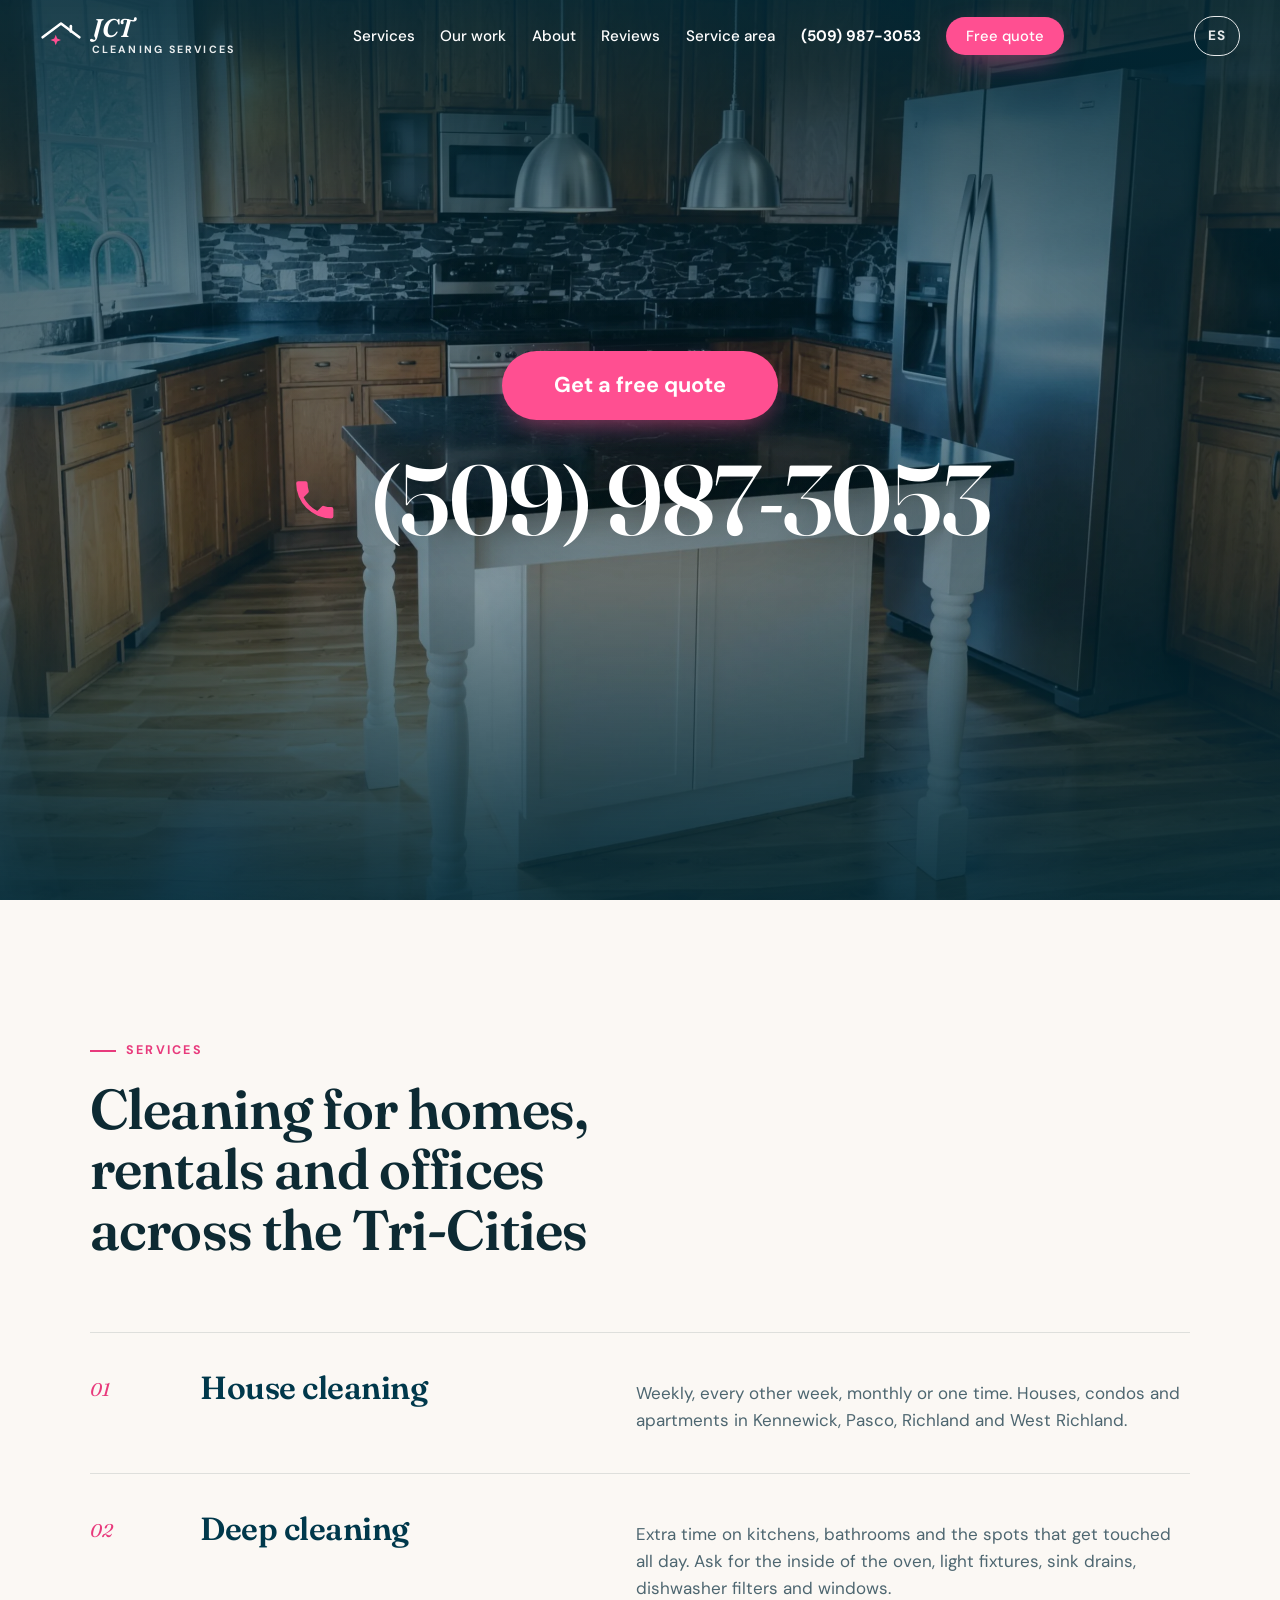
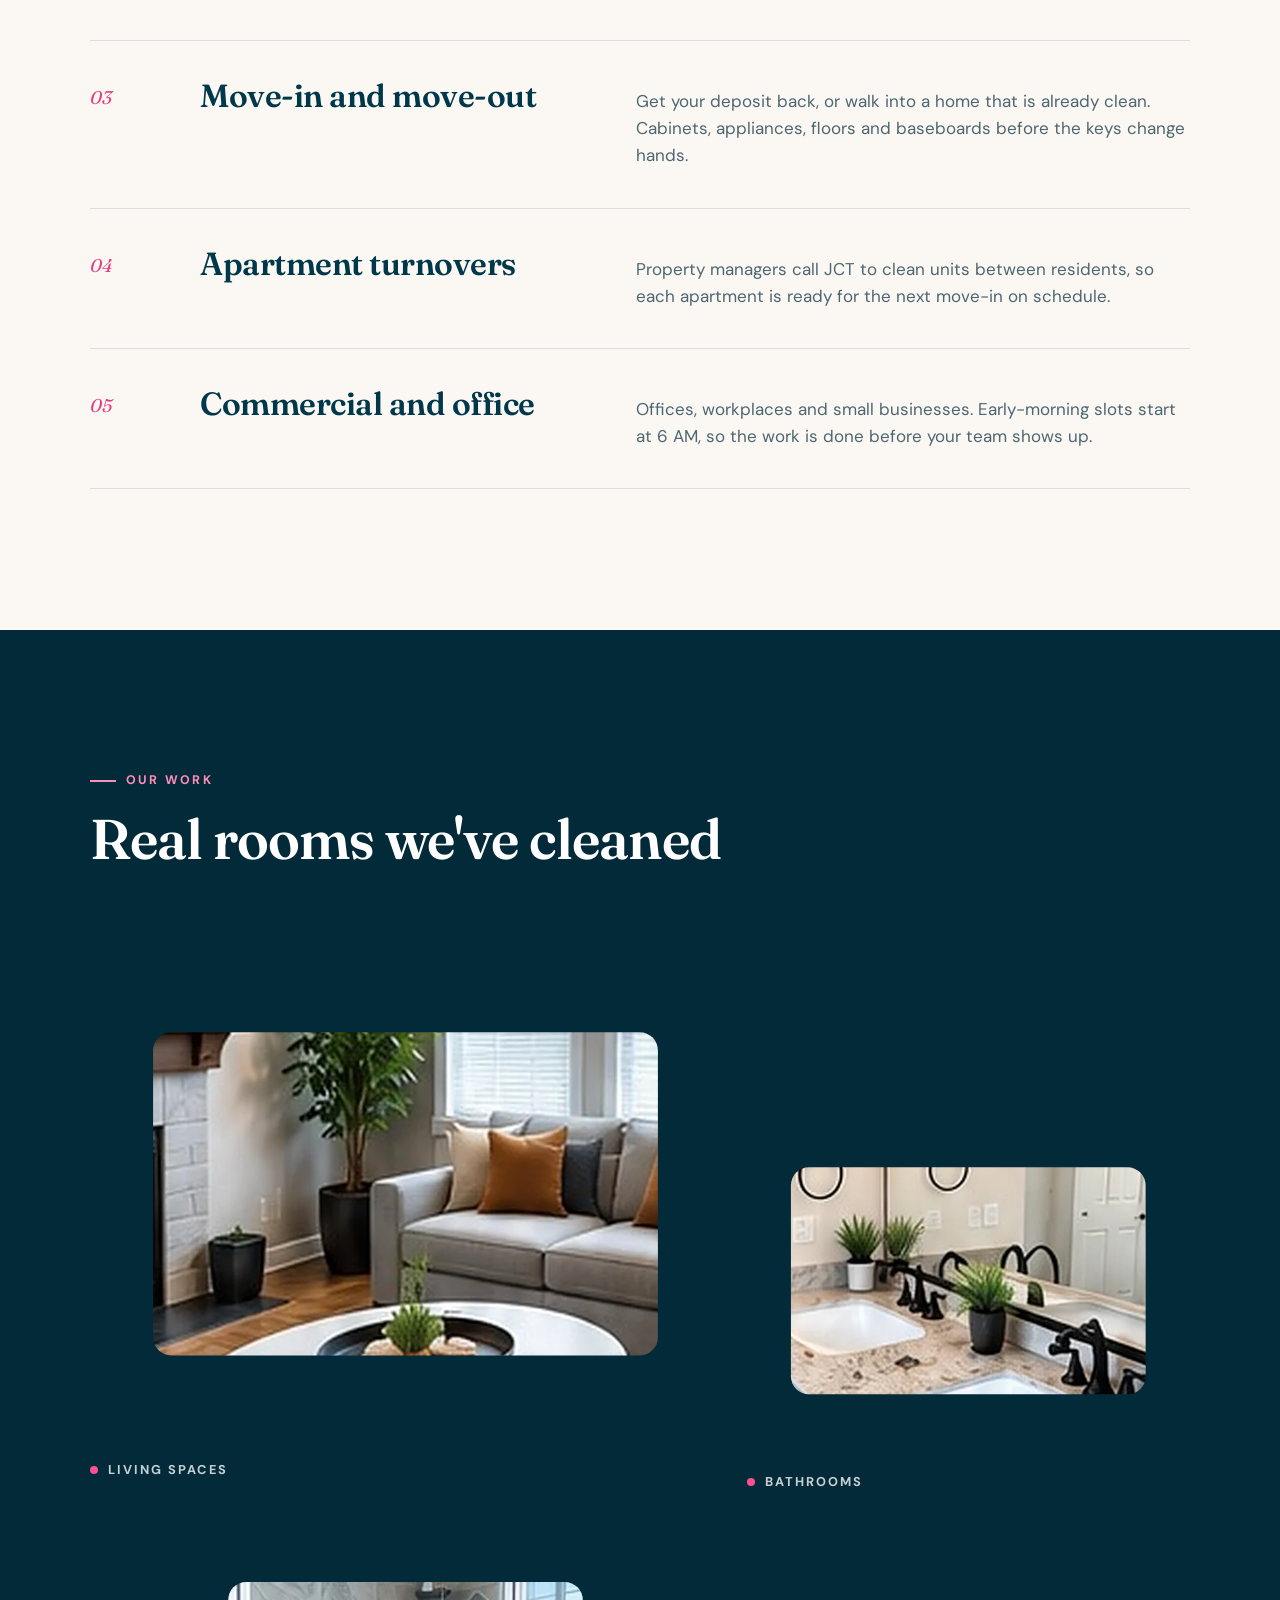
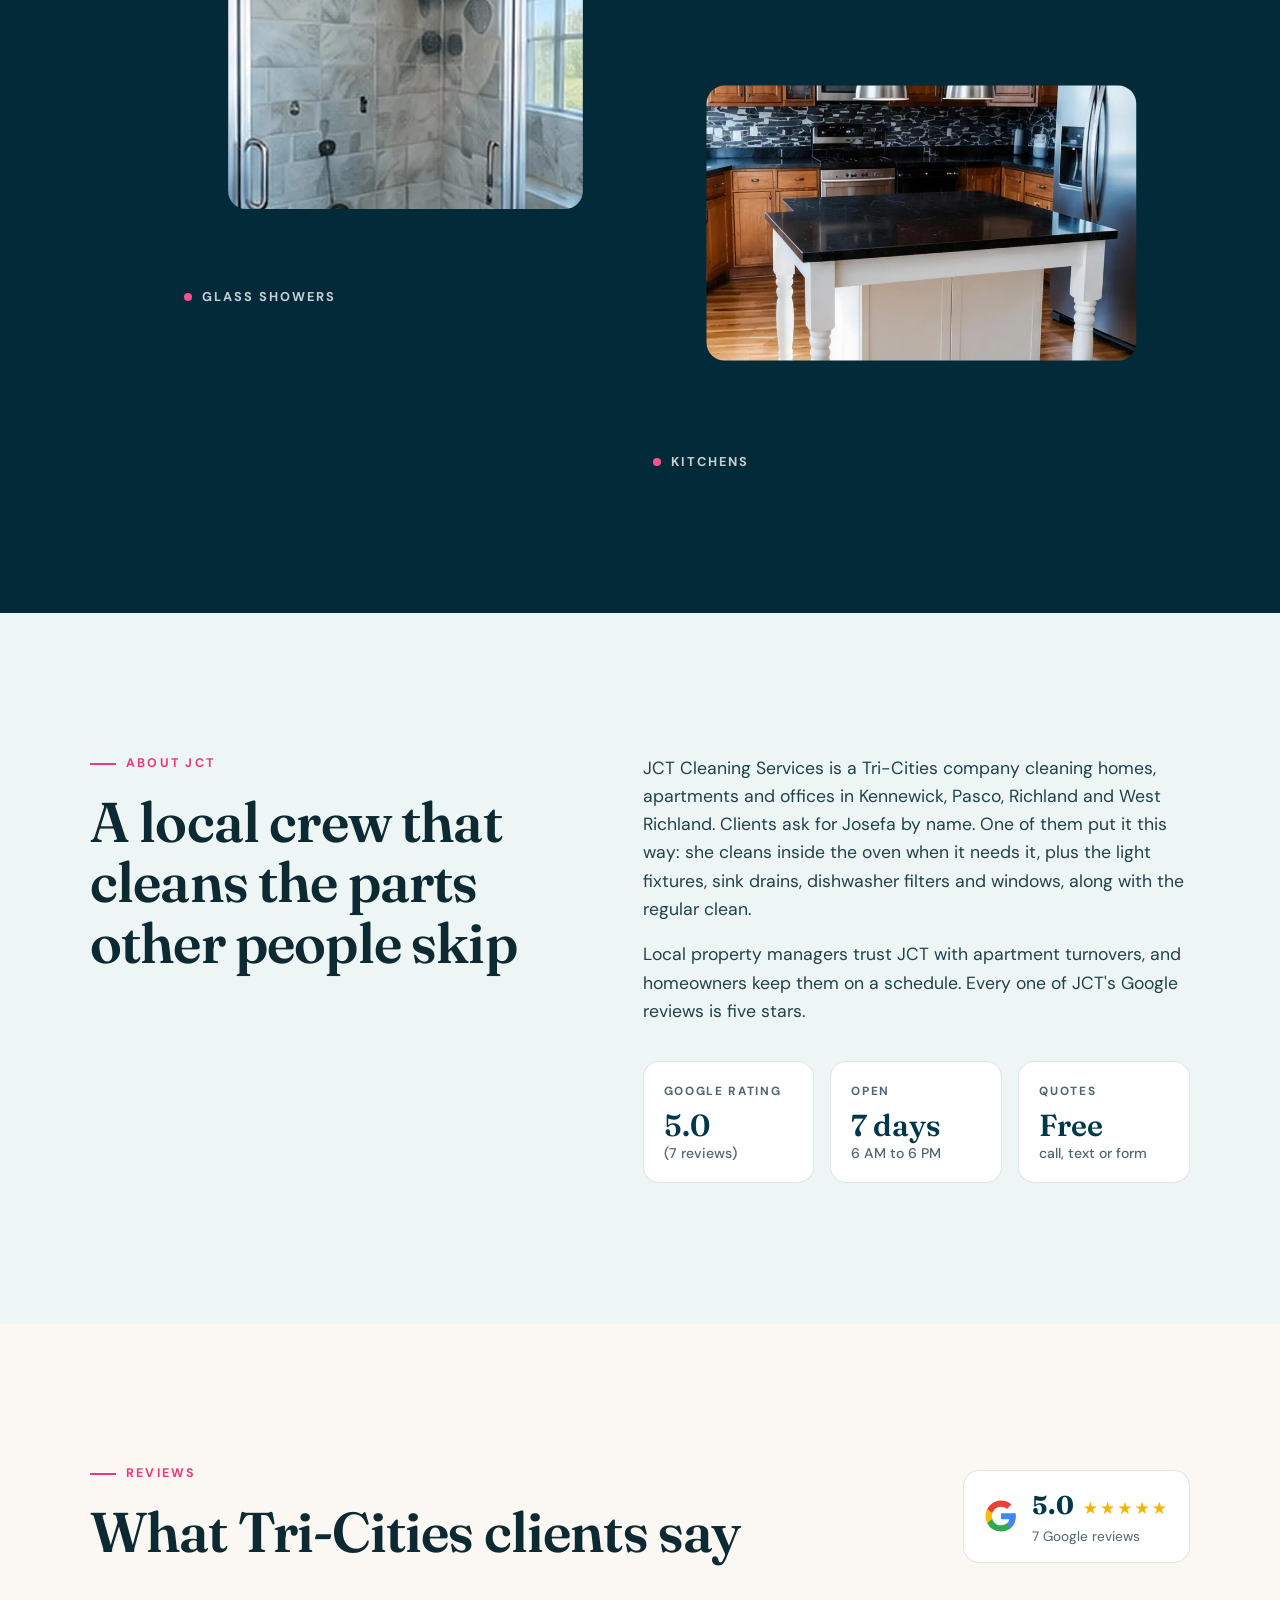
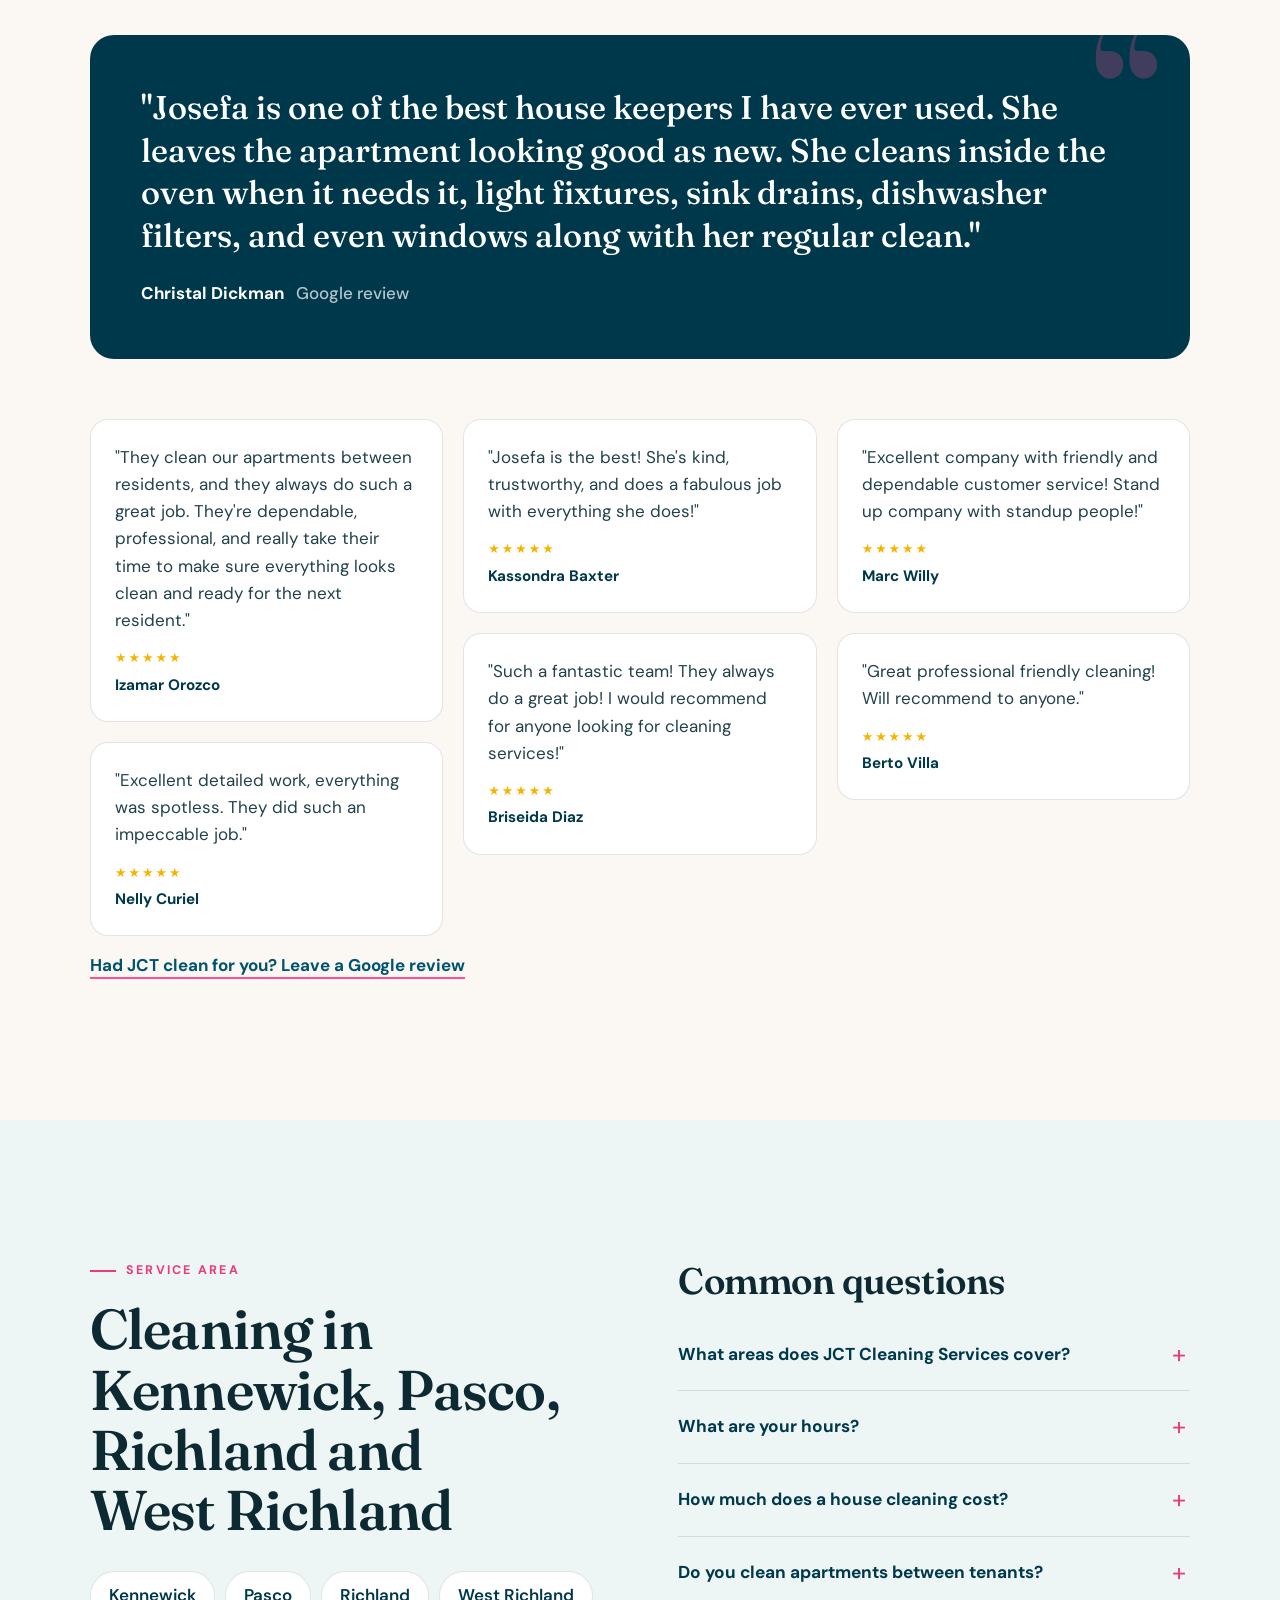
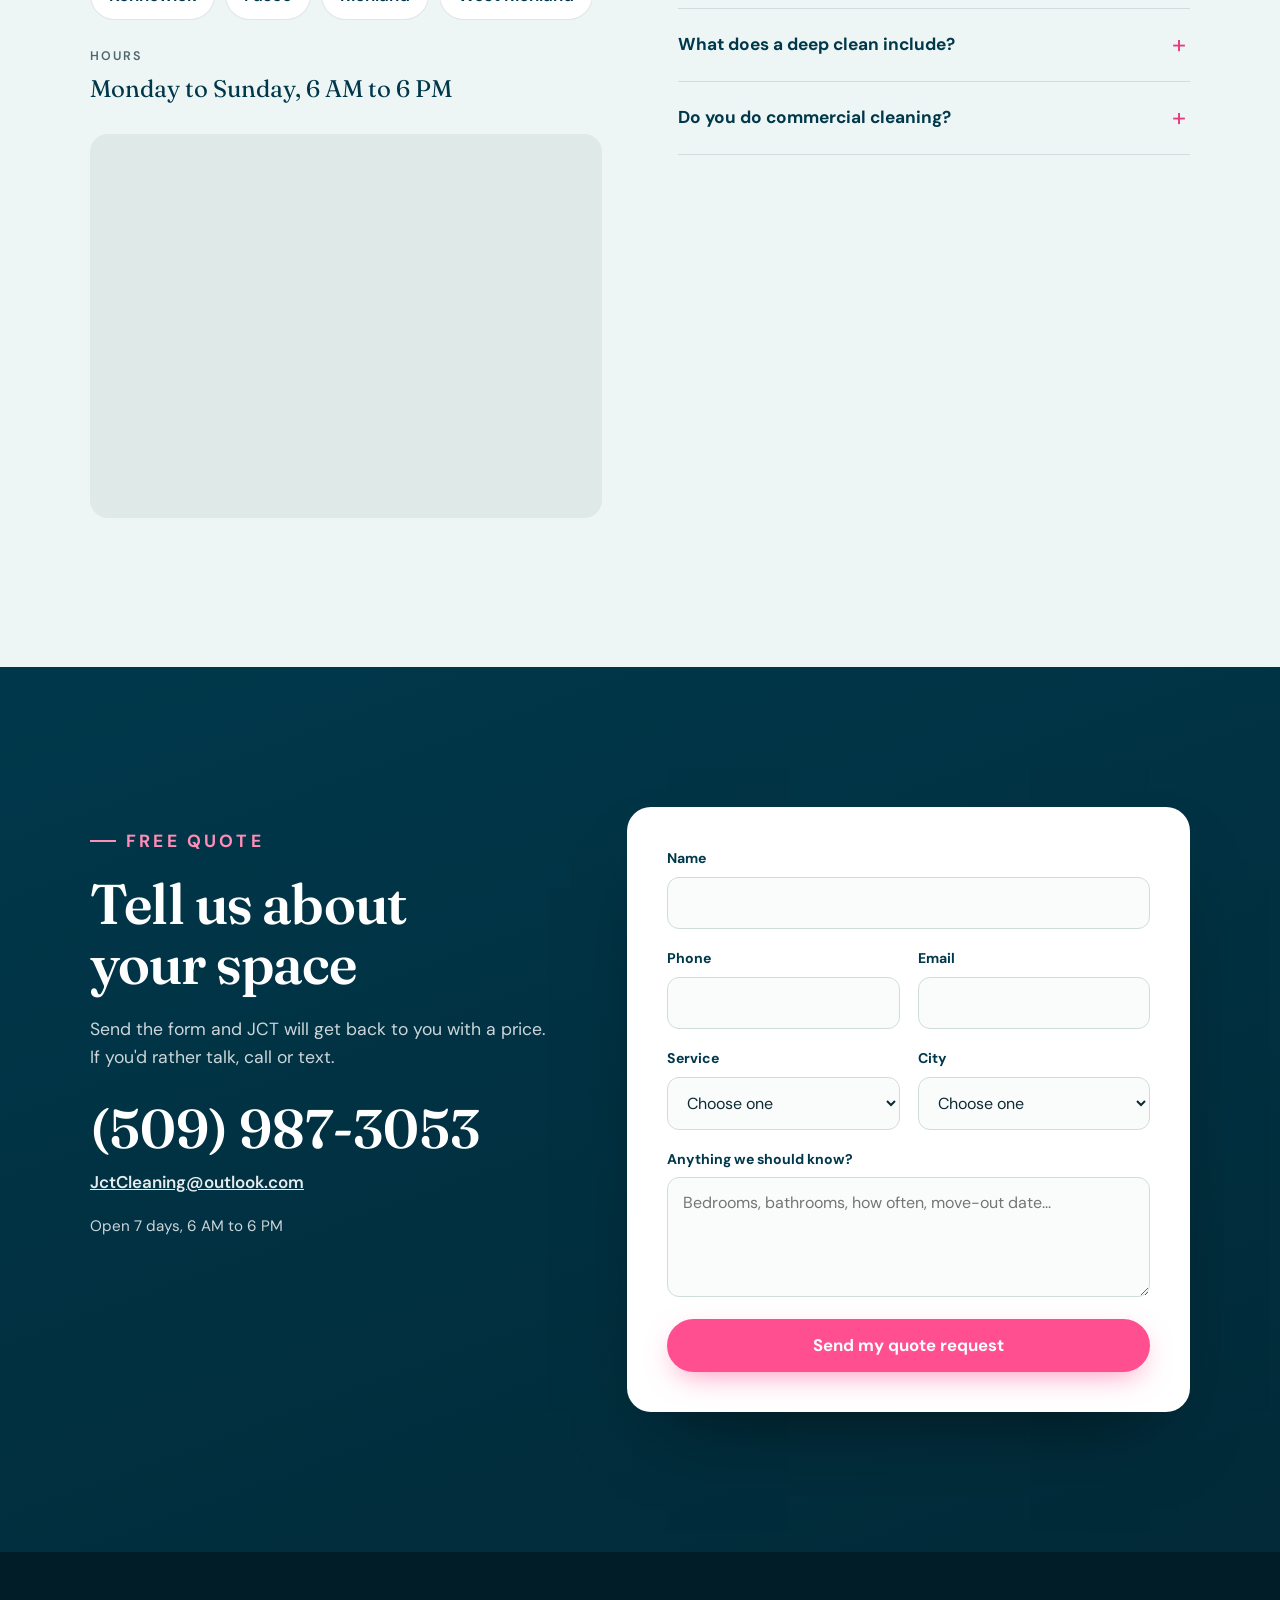
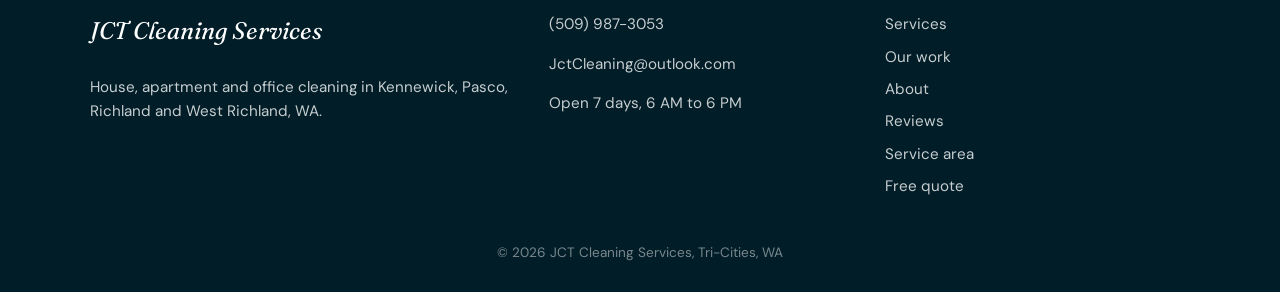
==== commit 26042ee9: "Add English/Spanish toggle Co-Authored-By: Claude Opus 5.5 <noreply@anthropic.com>" ====
--- a/index.html
+++ b/index.html
@@ -7,6 +7,7 @@
   <meta name="description" content="House, apartment, move-out and office cleaning in Kennewick, Pasco, Richland and West Richland, WA. Rated 5.0 on Google. Open 7 days, 6 AM to 6 PM. Call (509) 987-3053 for a free quote.">
   <meta name="theme-color" content="#00445c">
   <meta name="robots" content="index,follow,max-image-preview:large">
+  <link rel="alternate" hreflang="en" href="https://gcwebdesigner1-sudo.github.io/jct-cleaning/">
   <link rel="canonical" href="https://gcwebdesigner1-sudo.github.io/jct-cleaning/">
   <meta name="geo.region" content="US-WA">
   <meta name="geo.placename" content="Kennewick, Washington">
@@ -126,6 +127,8 @@
         <a class="btn btn-pink nav-cta" href="#quote">Free quote</a>
       </nav>
 
+      <button class="lang-btn" type="button" lang="es" aria-label="Ver en español">ES</button>
+
       <button class="menu-btn" type="button" aria-controls="nav" aria-expanded="false" aria-label="Open menu">
         <span></span><span></span>
       </button>
@@ -433,6 +436,7 @@
     <a href="#quote" class="mb-quote" tabindex="-1">Free quote</a>
   </div>
 
+  <script src="i18n.js" defer></script>
   <script src="script.js" defer></script>
 </body>
 </html>
--- a/styles.css
+++ b/styles.css
@@ -82,6 +82,13 @@
 .nav .nav-call { font-weight: 700; }
 .nav .nav-cta { padding: 12px 20px; font-size: .92rem; }
 .menu-btn { display: none; }
+.lang-btn {
+  margin-left: clamp(4px, 1vw, 12px); min-width: 46px; height: 40px; padding: 0 12px; border-radius: 999px;
+  border: 1.5px solid currentColor; background: transparent; color: inherit; cursor: pointer;
+  font: 700 .85rem/1 var(--body); letter-spacing: .08em; opacity: .9; transition: background-color .2s ease, color .2s ease, opacity .2s ease;
+}
+.lang-btn:hover { opacity: 1; background: rgba(255, 255, 255, .14); }
+.site-header.scrolled .lang-btn:hover { background: rgba(0, 83, 111, .08); }
 
 /* ---------- Hero ---------- */
 .hero {
@@ -263,6 +270,8 @@
 /* ---------- Tablet / phone ---------- */
 @media (max-width: 980px) {
   :root { --header-h: 64px; }
+  .lang-btn { margin-left: auto; position: relative; z-index: 60; }
+  .header-inner { gap: 10px; }
   .menu-btn {
     display: grid; place-content: center; gap: 7px; width: 46px; height: 46px; border: 0; border-radius: 12px;
     background: transparent; color: inherit; cursor: pointer; position: relative; z-index: 60;
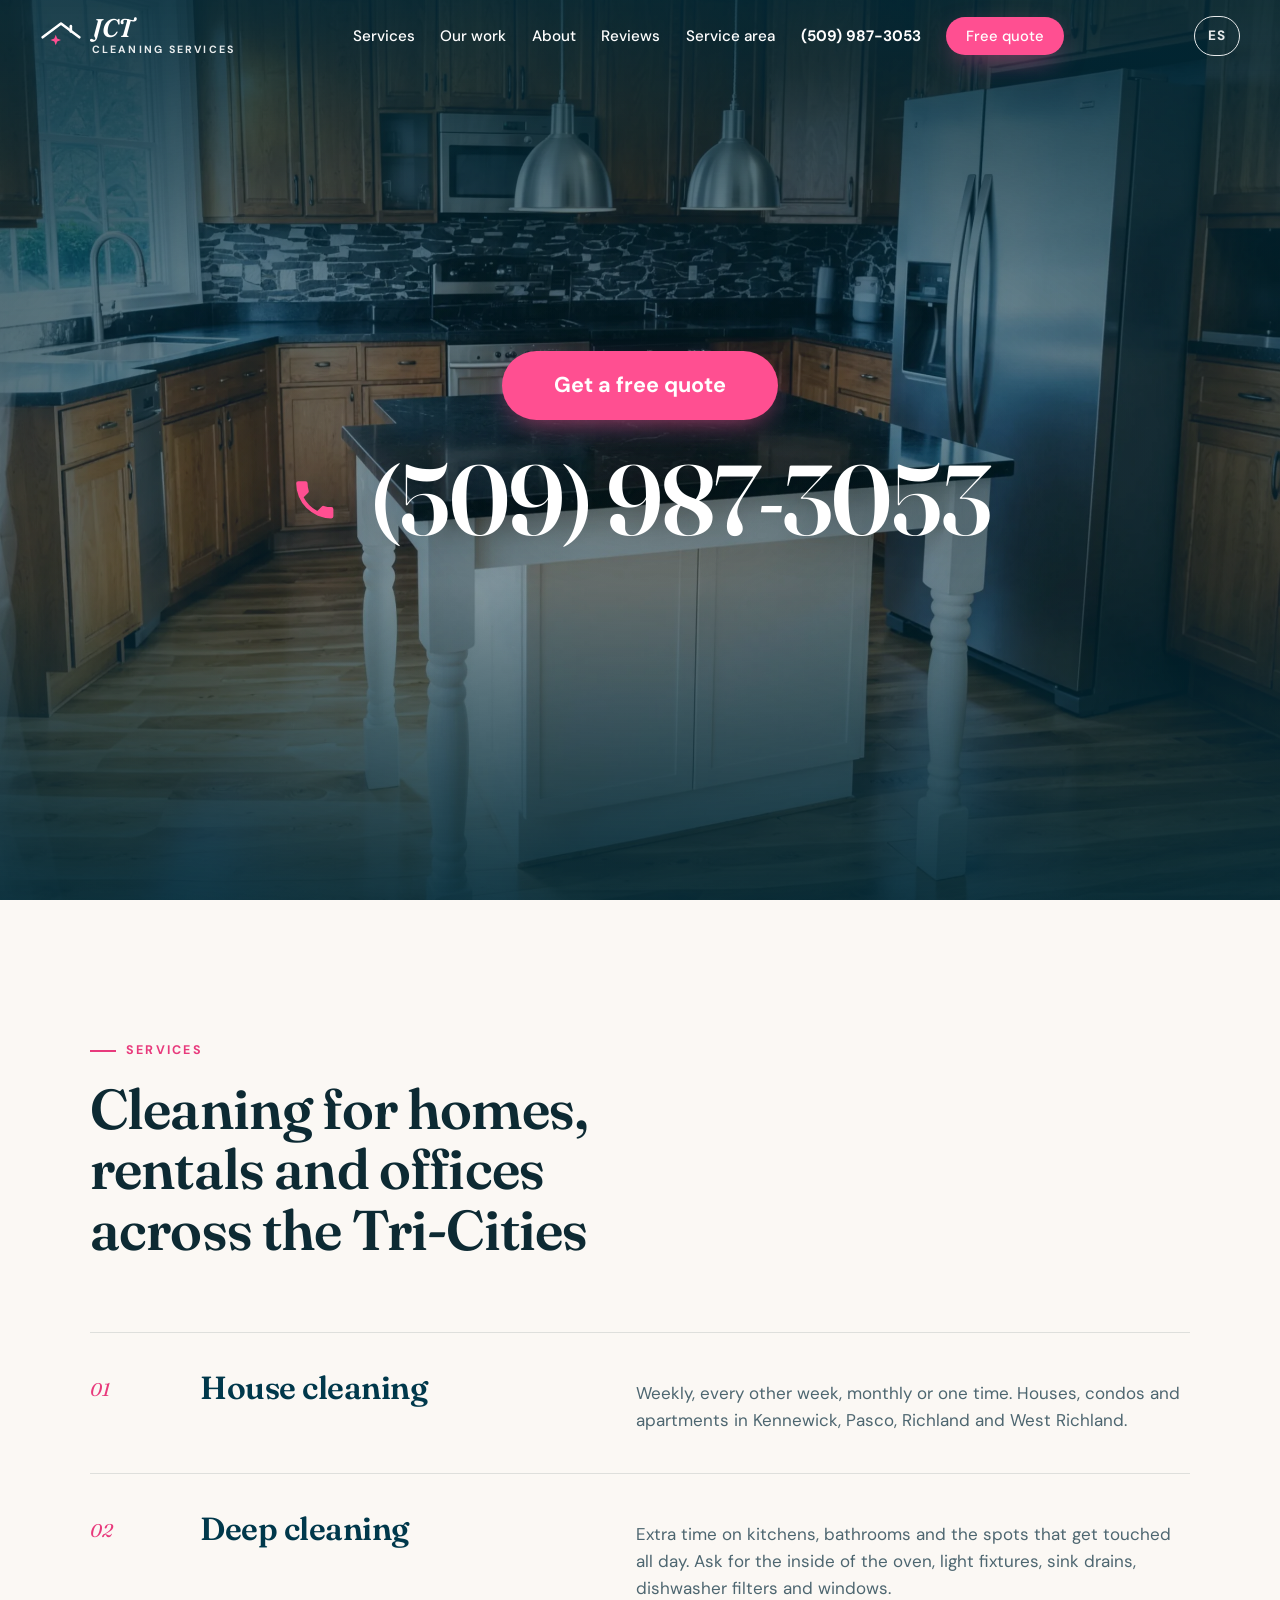
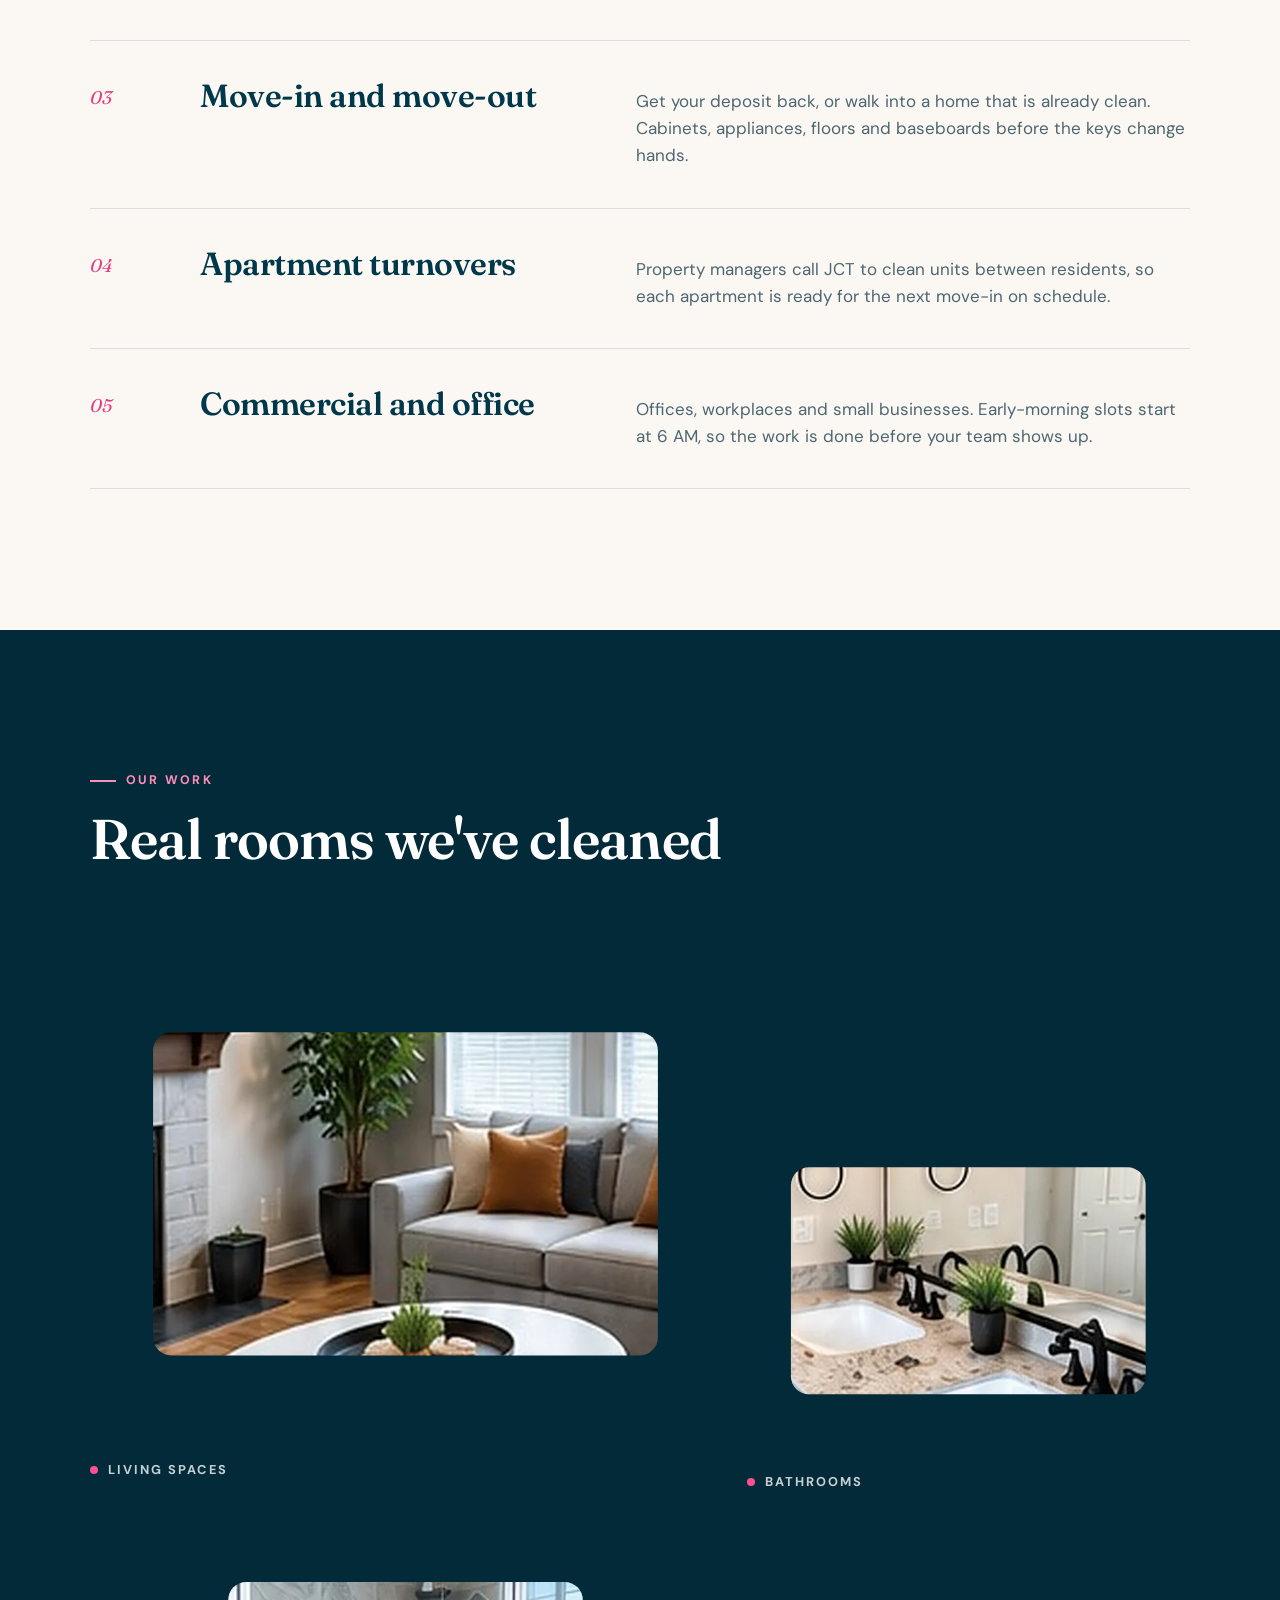
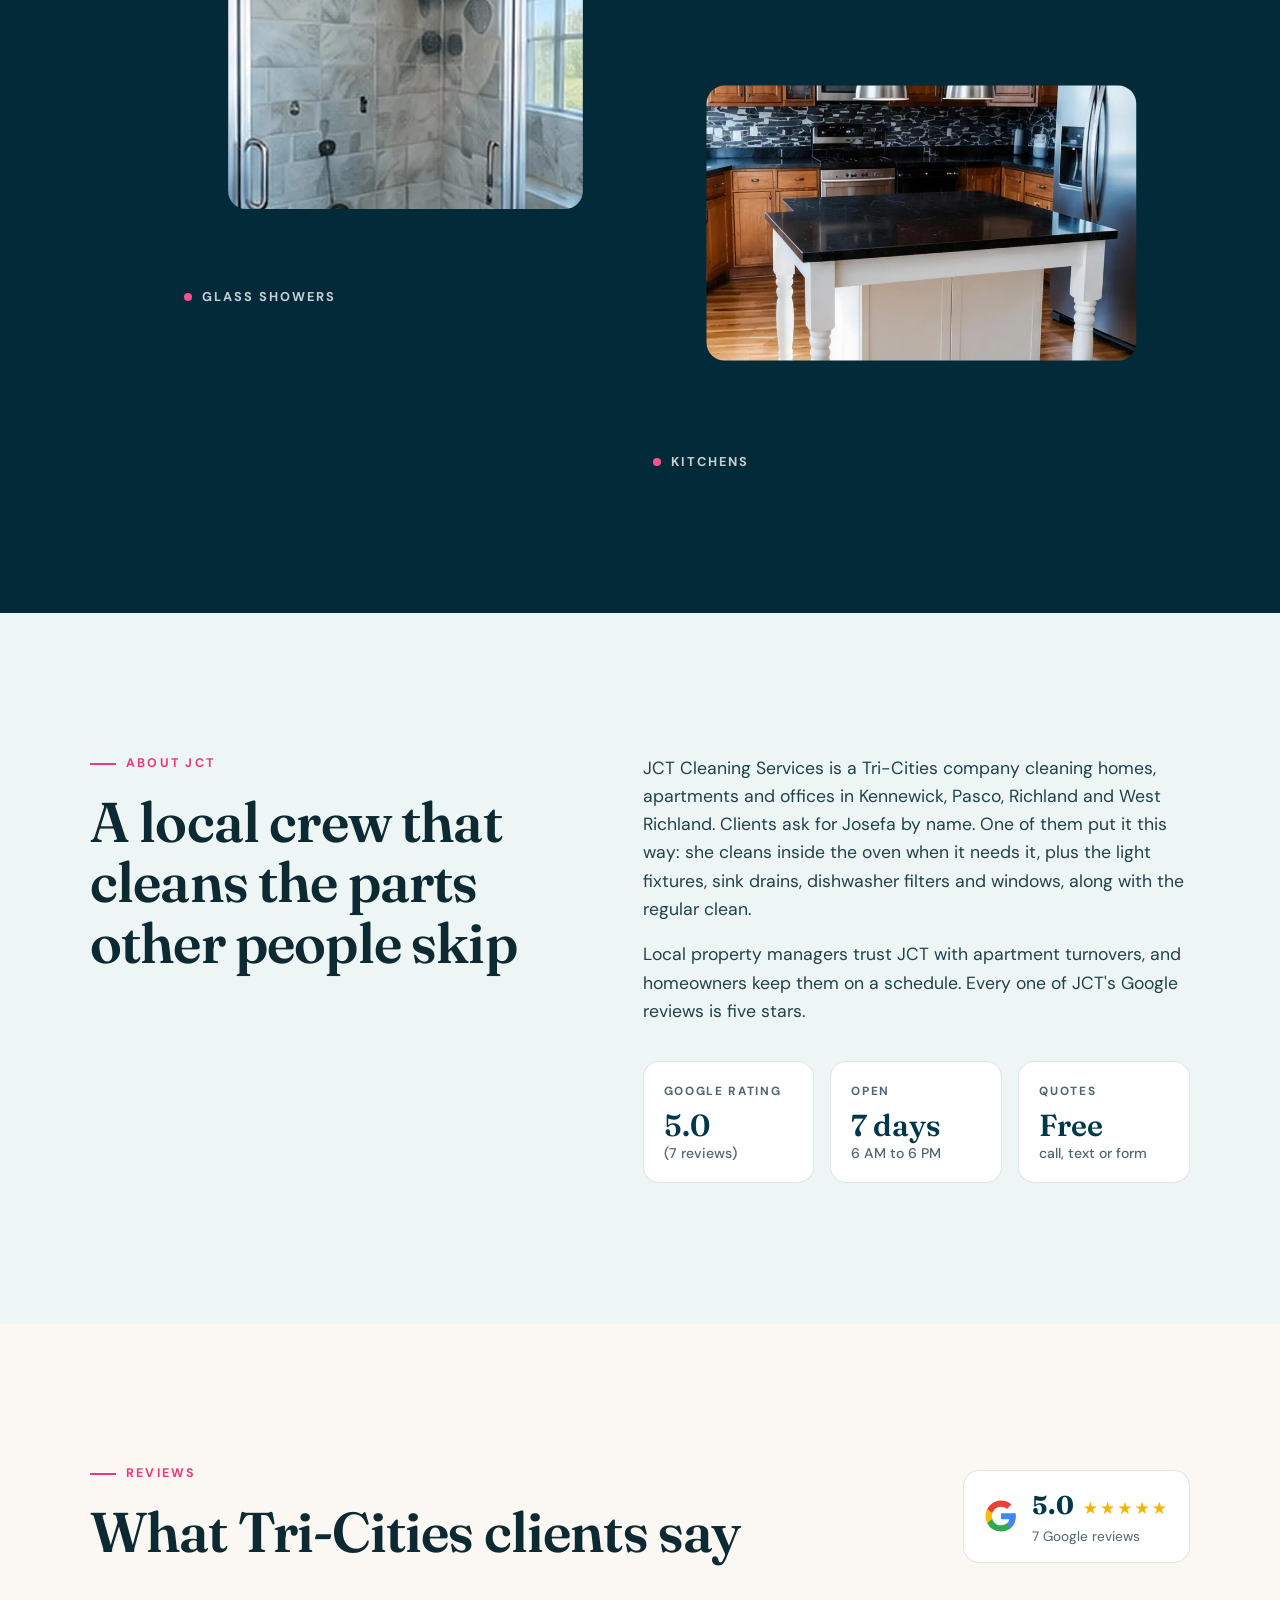
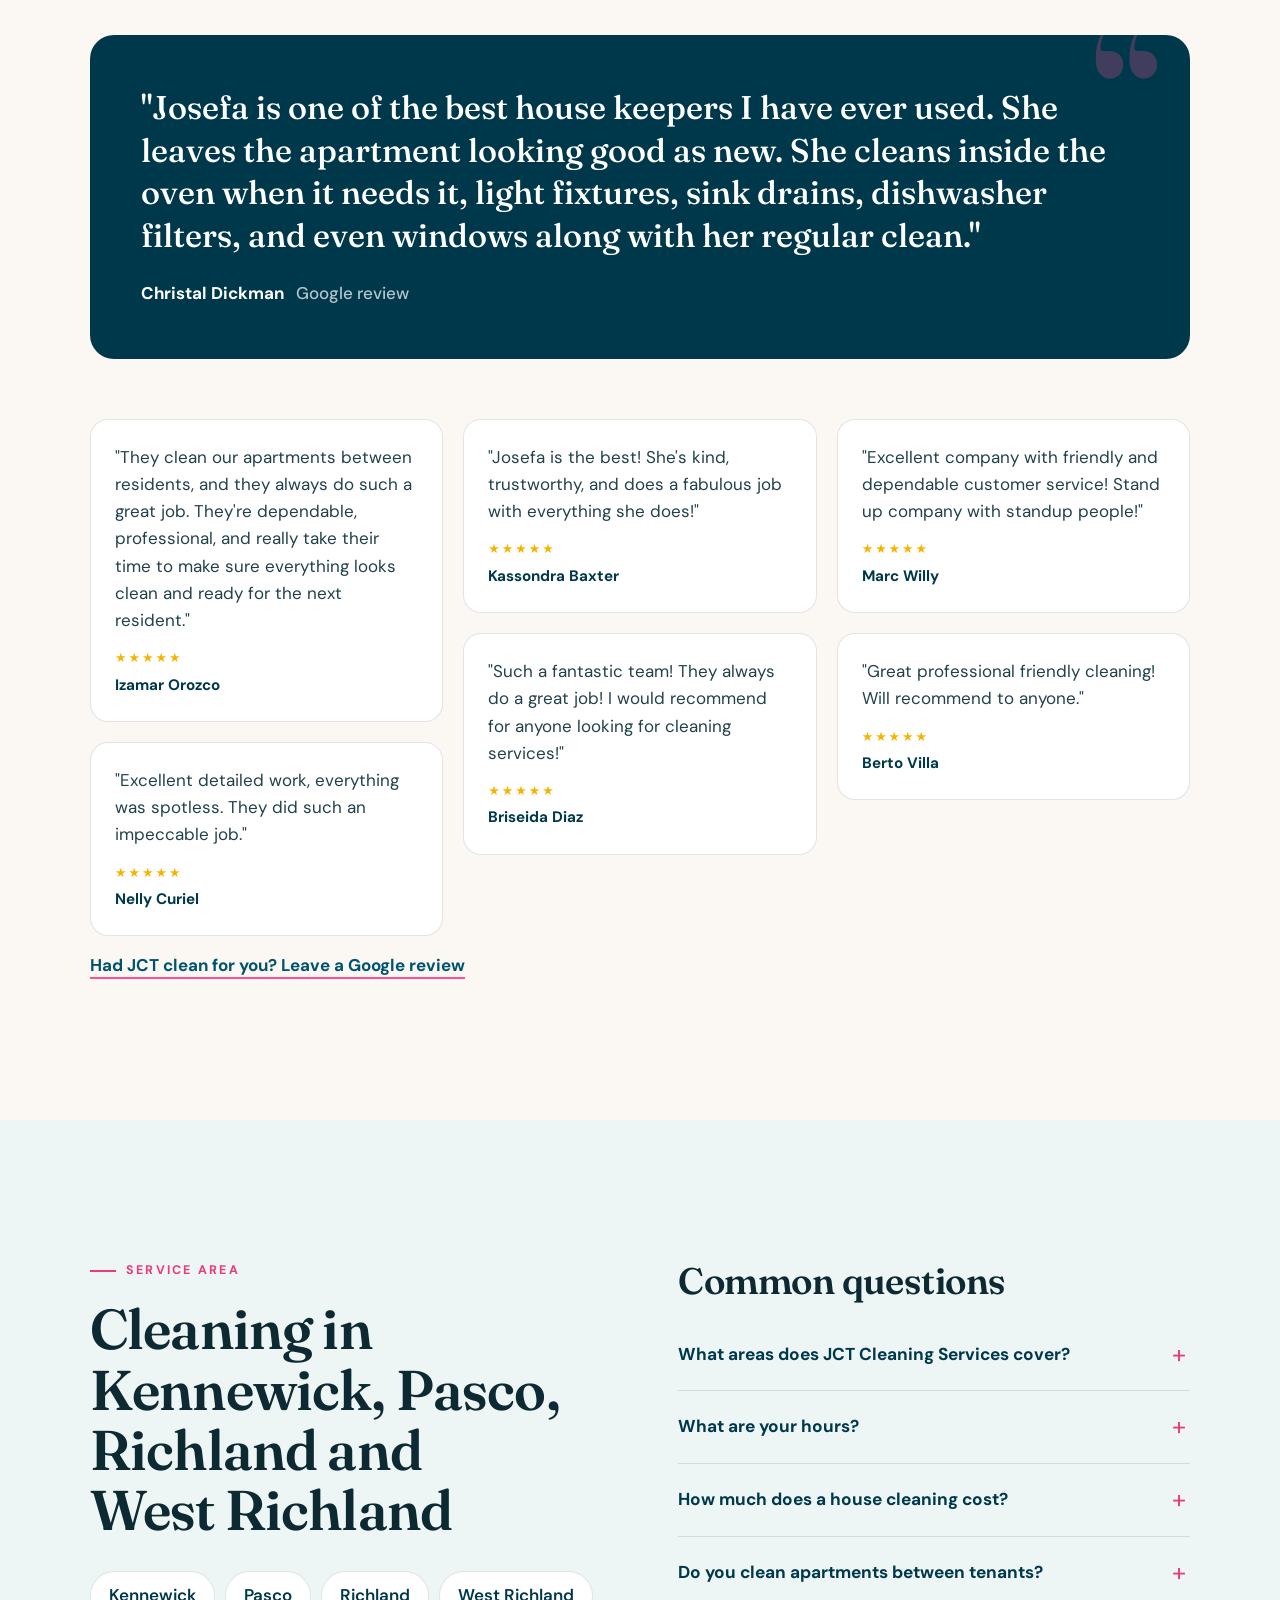
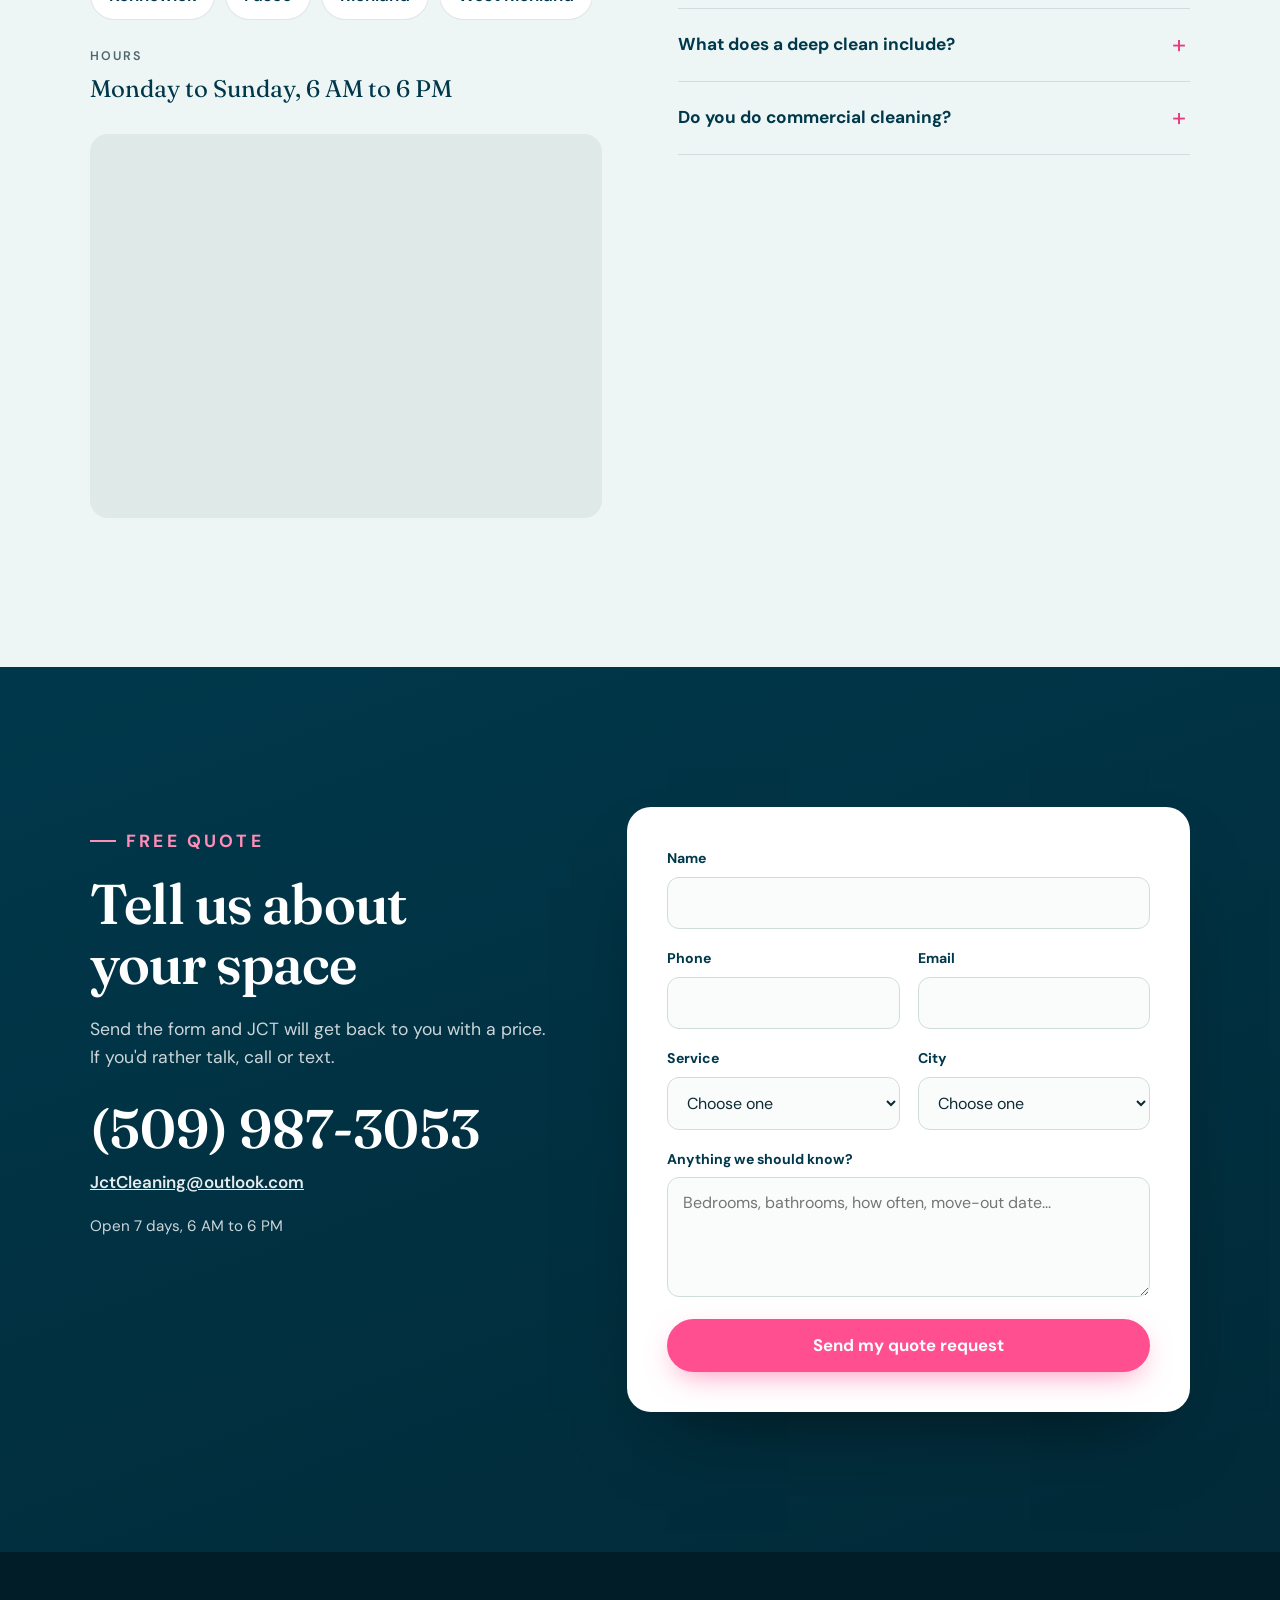
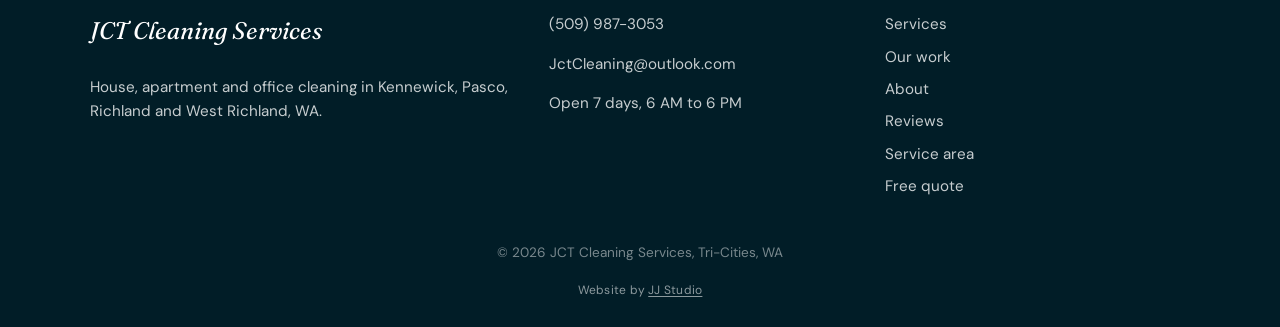
==== commit 0135963e: "Add 'Website by JJ Studio' footer credit Co-Authored-By: Claude Opus 5.5 <noreply@anthropic.com>" ====
--- a/index.html
+++ b/index.html
@@ -429,7 +429,8 @@
       </nav>
     </div>
     <p class="copy">&copy; <span id="year">2026</span> JCT Cleaning Services, Tri-Cities, WA</p>
-  </footer>
+  <p class="jj-credit" style="flex-basis:100%;width:100%;grid-column:1/-1;margin:18px 0 0;font-size:12px;line-height:1.4;opacity:.7;text-align:center;letter-spacing:.02em">Website by <a href="https://www.jjstudiowd.com/" style="display:inline;color:inherit;text-decoration:underline;text-underline-offset:2px">JJ Studio</a></p>
+</footer>
 
   <div class="mobile-bar" aria-hidden="true">
     <a href="tel:+15099873053" tabindex="-1">Call (509) 987-3053</a>
